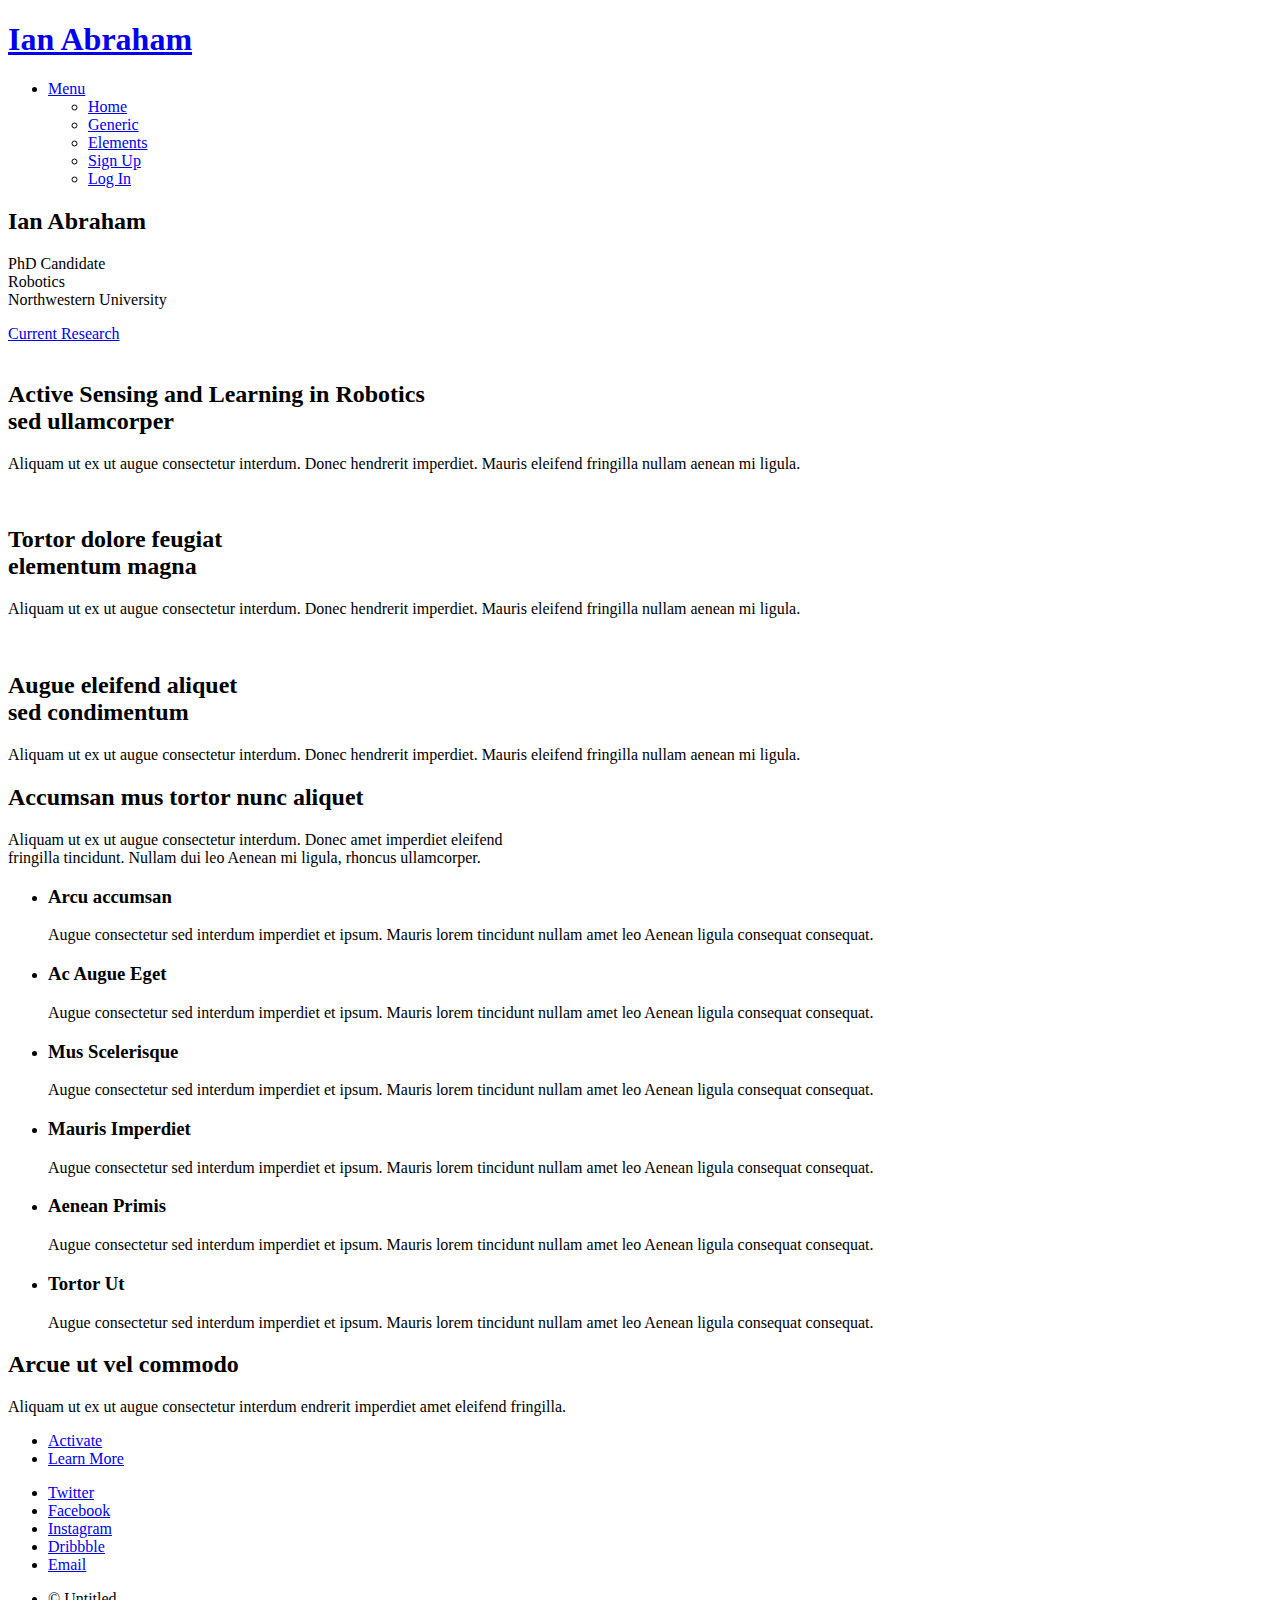
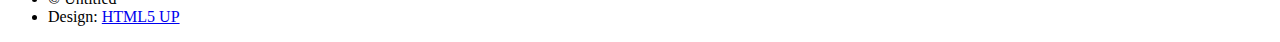
==== index.html @ 4070a235 "hmmm updated some of the projects" ====
<!DOCTYPE HTML>
<!--
	Spectral by HTML5 UP
	html5up.net | @ajlkn
	Free for personal and commercial use under the CCA 3.0 license (html5up.net/license)
-->
<html>
	<head>
		<title>Ian Abraham::Projects</title>
		<meta charset="utf-8" />
		<meta name="viewport" content="width=device-width, initial-scale=1" />
		<!--[if lte IE 8]><script src="assets/js/ie/html5shiv.js"></script><![endif]-->
		<link rel="stylesheet" href="assets/css/main.css" />
		<!--[if lte IE 8]><link rel="stylesheet" href="assets/css/ie8.css" /><![endif]-->
		<!--[if lte IE 9]><link rel="stylesheet" href="assets/css/ie9.css" /><![endif]-->
	</head>
	<body class="landing">

		<!-- Page Wrapper -->
			<div id="page-wrapper">

				<!-- Header -->
					<header id="header" class="alt">
						<h1><a href="index.html">Ian Abraham</a></h1>
						<nav id="nav">
							<ul>
								<li class="special">
									<a href="#menu" class="menuToggle"><span>Menu</span></a>
									<div id="menu">
										<ul>
											<li><a href="index.html">Home</a></li>
											<li><a href="generic.html">Generic</a></li>
											<li><a href="elements.html">Elements</a></li>
											<li><a href="#">Sign Up</a></li>
											<li><a href="#">Log In</a></li>
										</ul>
									</div>
								</li>
							</ul>
						</nav>
					</header>

				<!-- Banner -->
					<section id="banner">
						<div class="inner">
							<h2>Ian Abraham</h2>
							<p>PhD Candidate<br />
							Robotics<br />
							Northwestern University</p>
						</div>
						<a href="#one" class="more scrolly">Current Research</a>
					</section>

				<!-- One -->
					<!-- <section id="one" class="wrapper style1 special">
						<div class="inner">
							<header class="major">
								<h2>blahblahs<br />
								eget augue amet aliquet nisl cep donec</h2>
								<p>Aliquam ut ex ut augue consectetur interdum. Donec amet imperdiet eleifend<br />
								fringilla tincidunt. Nullam dui leo Aenean mi ligula, rhoncus ullamcorper.</p>
							</header>
							<ul class="icons major">
								<li><span class="icon fa-diamond major style1"><span class="label">Lorem</span></span></li>
								<li><span class="icon fa-heart-o major style2"><span class="label">Ipsum</span></span></li>
								<li><span class="icon fa-code major style3"><span class="label">Dolor</span></span></li>
							</ul>
						</div>
					</section> -->

				<!-- Two -->
					<section id="two" class="wrapper alt style2">
						<section class="spotlight">
							<div class="image"><img src="images/pic01.jpg" alt="" /></div><div class="content">
								<h2>Active Sensing and Learning in Robotics<br />
								sed ullamcorper</h2>
								<p>Aliquam ut ex ut augue consectetur interdum. Donec hendrerit imperdiet. Mauris eleifend fringilla nullam aenean mi ligula.</p>
							</div>
						</section>
						<section class="spotlight">
							<div class="image"><img src="images/pic02.jpg" alt="" /></div><div class="content">
								<h2>Tortor dolore feugiat<br />
								elementum magna</h2>
								<p>Aliquam ut ex ut augue consectetur interdum. Donec hendrerit imperdiet. Mauris eleifend fringilla nullam aenean mi ligula.</p>
							</div>
						</section>
						<section class="spotlight">
							<div class="image"><img src="images/pic03.jpg" alt="" /></div><div class="content">
								<h2>Augue eleifend aliquet<br />
								sed condimentum</h2>
								<p>Aliquam ut ex ut augue consectetur interdum. Donec hendrerit imperdiet. Mauris eleifend fringilla nullam aenean mi ligula.</p>
							</div>
						</section>
					</section>

				<!-- Three -->
					<section id="three" class="wrapper style3 special">
						<div class="inner">
							<header class="major">
								<h2>Accumsan mus tortor nunc aliquet</h2>
								<p>Aliquam ut ex ut augue consectetur interdum. Donec amet imperdiet eleifend<br />
								fringilla tincidunt. Nullam dui leo Aenean mi ligula, rhoncus ullamcorper.</p>
							</header>
							<ul class="features">
								<li class="icon fa-paper-plane-o">
									<h3>Arcu accumsan</h3>
									<p>Augue consectetur sed interdum imperdiet et ipsum. Mauris lorem tincidunt nullam amet leo Aenean ligula consequat consequat.</p>
								</li>
								<li class="icon fa-laptop">
									<h3>Ac Augue Eget</h3>
									<p>Augue consectetur sed interdum imperdiet et ipsum. Mauris lorem tincidunt nullam amet leo Aenean ligula consequat consequat.</p>
								</li>
								<li class="icon fa-code">
									<h3>Mus Scelerisque</h3>
									<p>Augue consectetur sed interdum imperdiet et ipsum. Mauris lorem tincidunt nullam amet leo Aenean ligula consequat consequat.</p>
								</li>
								<li class="icon fa-headphones">
									<h3>Mauris Imperdiet</h3>
									<p>Augue consectetur sed interdum imperdiet et ipsum. Mauris lorem tincidunt nullam amet leo Aenean ligula consequat consequat.</p>
								</li>
								<li class="icon fa-heart-o">
									<h3>Aenean Primis</h3>
									<p>Augue consectetur sed interdum imperdiet et ipsum. Mauris lorem tincidunt nullam amet leo Aenean ligula consequat consequat.</p>
								</li>
								<li class="icon fa-flag-o">
									<h3>Tortor Ut</h3>
									<p>Augue consectetur sed interdum imperdiet et ipsum. Mauris lorem tincidunt nullam amet leo Aenean ligula consequat consequat.</p>
								</li>
							</ul>
						</div>
					</section>

				<!-- CTA -->
					<section id="cta" class="wrapper style4">
						<div class="inner">
							<header>
								<h2>Arcue ut vel commodo</h2>
								<p>Aliquam ut ex ut augue consectetur interdum endrerit imperdiet amet eleifend fringilla.</p>
							</header>
							<ul class="actions vertical">
								<li><a href="#" class="button fit special">Activate</a></li>
								<li><a href="#" class="button fit">Learn More</a></li>
							</ul>
						</div>
					</section>

				<!-- Footer -->
					<footer id="footer">
						<ul class="icons">
							<li><a href="#" class="icon fa-twitter"><span class="label">Twitter</span></a></li>
							<li><a href="#" class="icon fa-facebook"><span class="label">Facebook</span></a></li>
							<li><a href="#" class="icon fa-instagram"><span class="label">Instagram</span></a></li>
							<li><a href="#" class="icon fa-dribbble"><span class="label">Dribbble</span></a></li>
							<li><a href="#" class="icon fa-envelope-o"><span class="label">Email</span></a></li>
						</ul>
						<ul class="copyright">
							<li>&copy; Untitled</li><li>Design: <a href="http://html5up.net">HTML5 UP</a></li>
						</ul>
					</footer>

			</div>

		<!-- Scripts -->
			<script src="assets/js/jquery.min.js"></script>
			<script src="assets/js/jquery.scrollex.min.js"></script>
			<script src="assets/js/jquery.scrolly.min.js"></script>
			<script src="assets/js/skel.min.js"></script>
			<script src="assets/js/util.js"></script>
			<!--[if lte IE 8]><script src="assets/js/ie/respond.min.js"></script><![endif]-->
			<script src="assets/js/main.js"></script>

	</body>
</html>
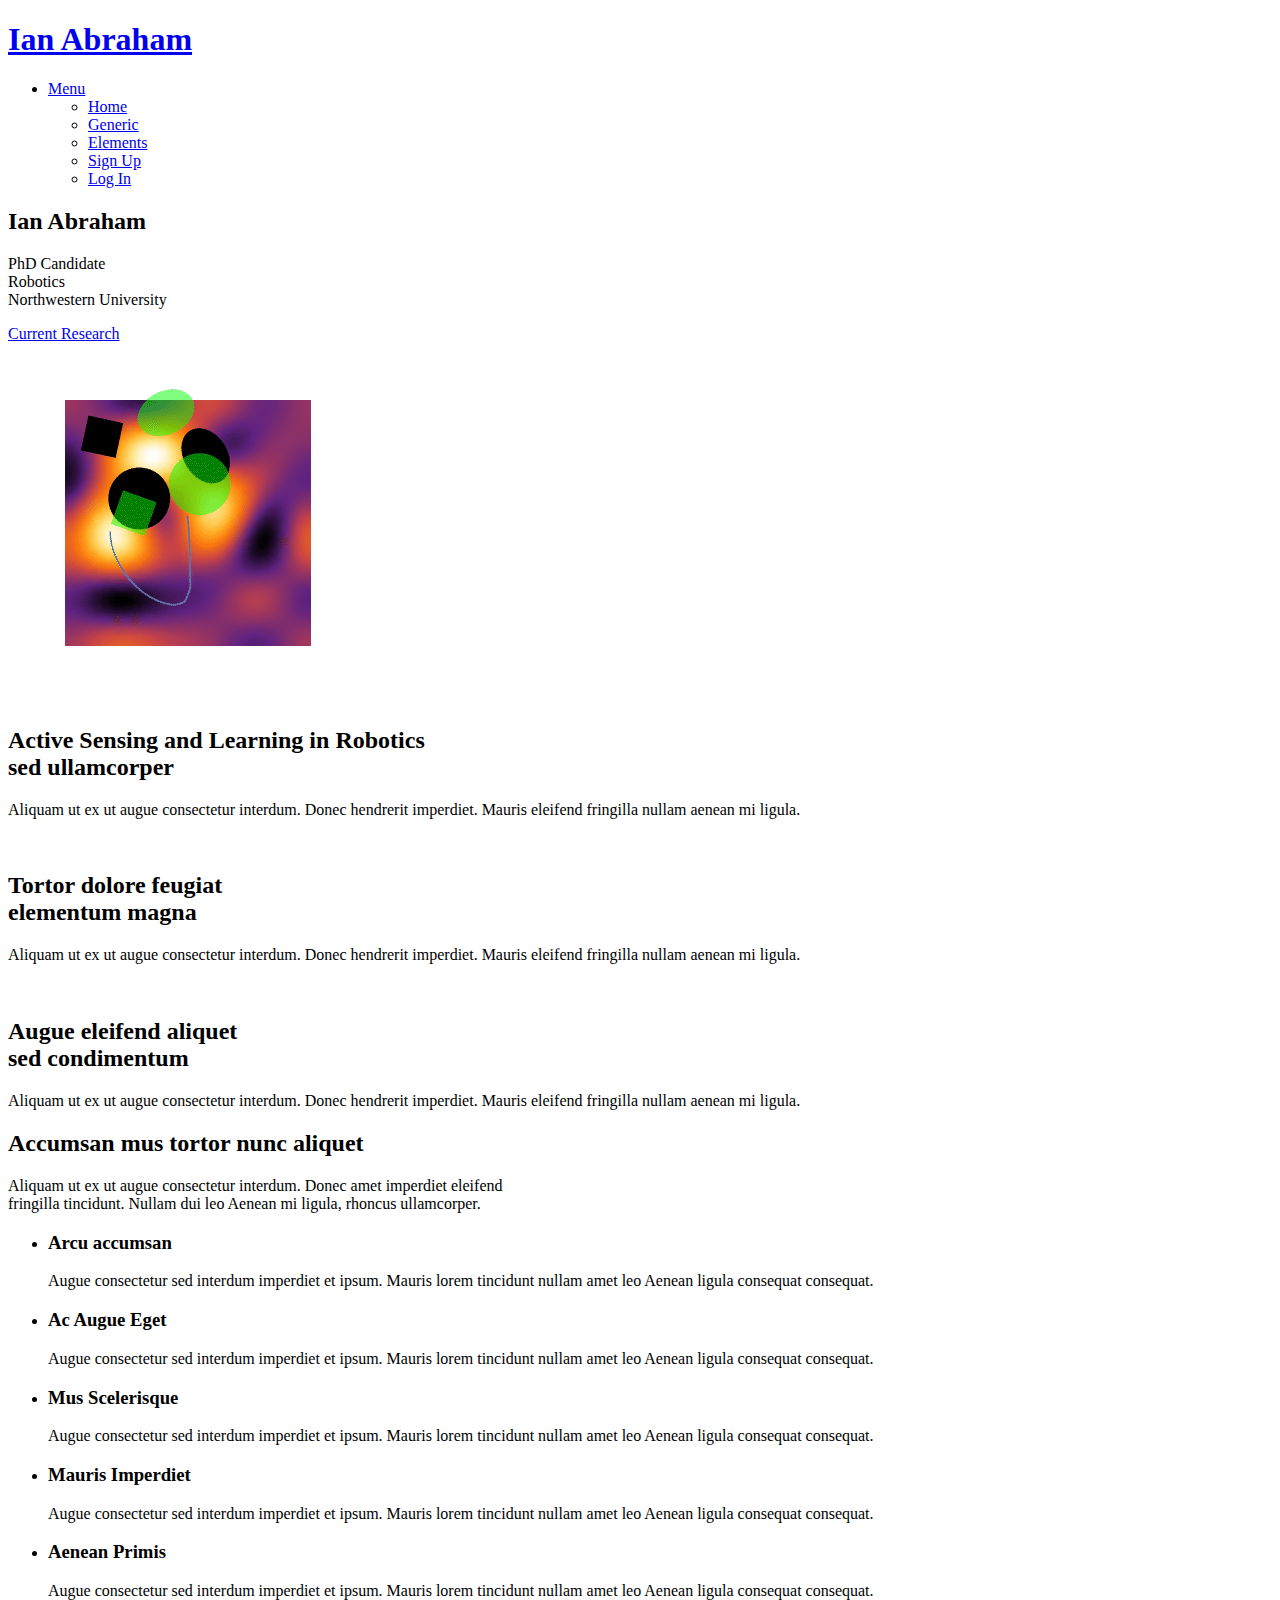
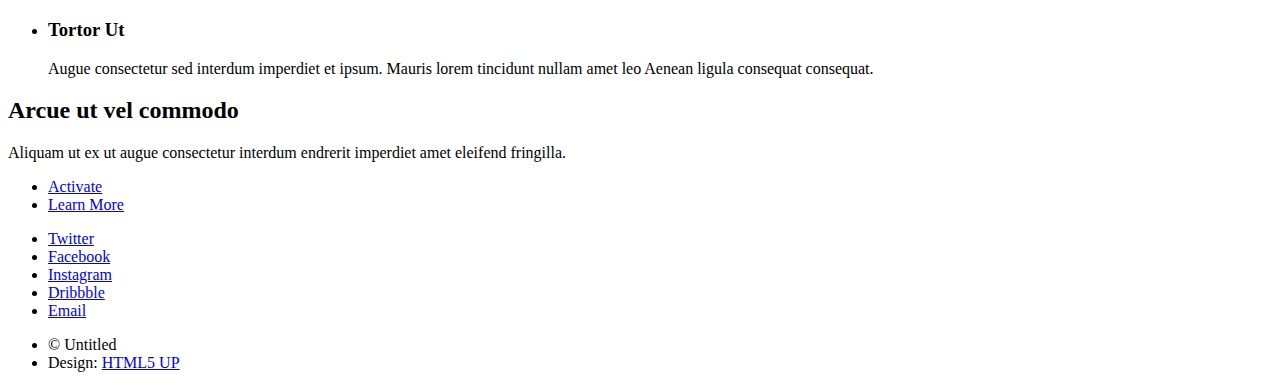
==== commit 35dfd90f: "does the gif work" ====
--- a/index.html
+++ b/index.html
@@ -71,7 +71,7 @@
 				<!-- Two -->
 					<section id="two" class="wrapper alt style2">
 						<section class="spotlight">
-							<div class="image"><img src="images/pic01.jpg" alt="" /></div><div class="content">
+							<div class="image"><img src="images/localization_of_objects.gif" alt="" /></div><div class="content">
 								<h2>Active Sensing and Learning in Robotics<br />
 								sed ullamcorper</h2>
 								<p>Aliquam ut ex ut augue consectetur interdum. Donec hendrerit imperdiet. Mauris eleifend fringilla nullam aenean mi ligula.</p>
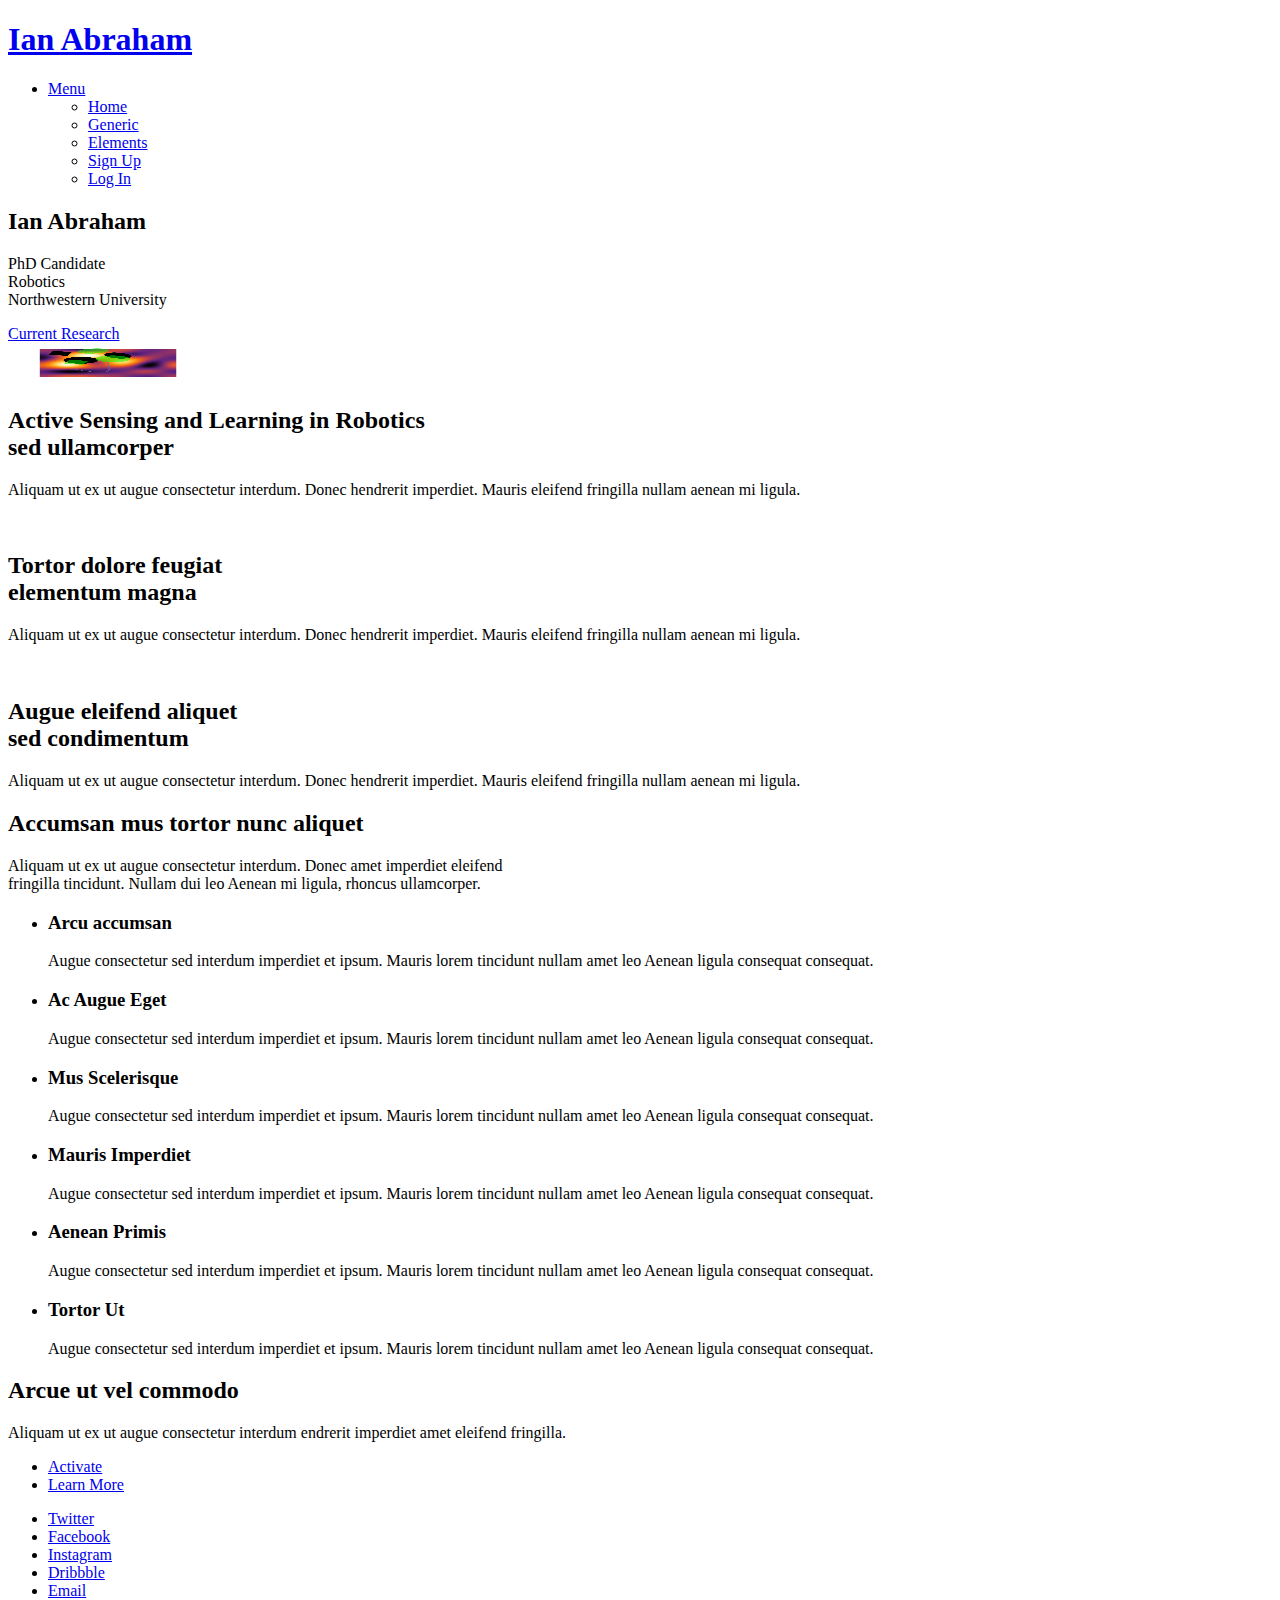
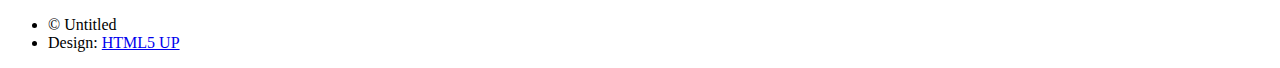
==== commit a7581686: "does the gif work" ====
--- a/index.html
+++ b/index.html
@@ -71,7 +71,7 @@
 				<!-- Two -->
 					<section id="two" class="wrapper alt style2">
 						<section class="spotlight">
-							<div class="image"><img src="images/localization_of_objects.gif" alt="" /></div><div class="content">
+							<div class="image"><img src="images/localization_of_objects.gif" width="200" height="40" alt="" /></div><div class="content">
 								<h2>Active Sensing and Learning in Robotics<br />
 								sed ullamcorper</h2>
 								<p>Aliquam ut ex ut augue consectetur interdum. Donec hendrerit imperdiet. Mauris eleifend fringilla nullam aenean mi ligula.</p>
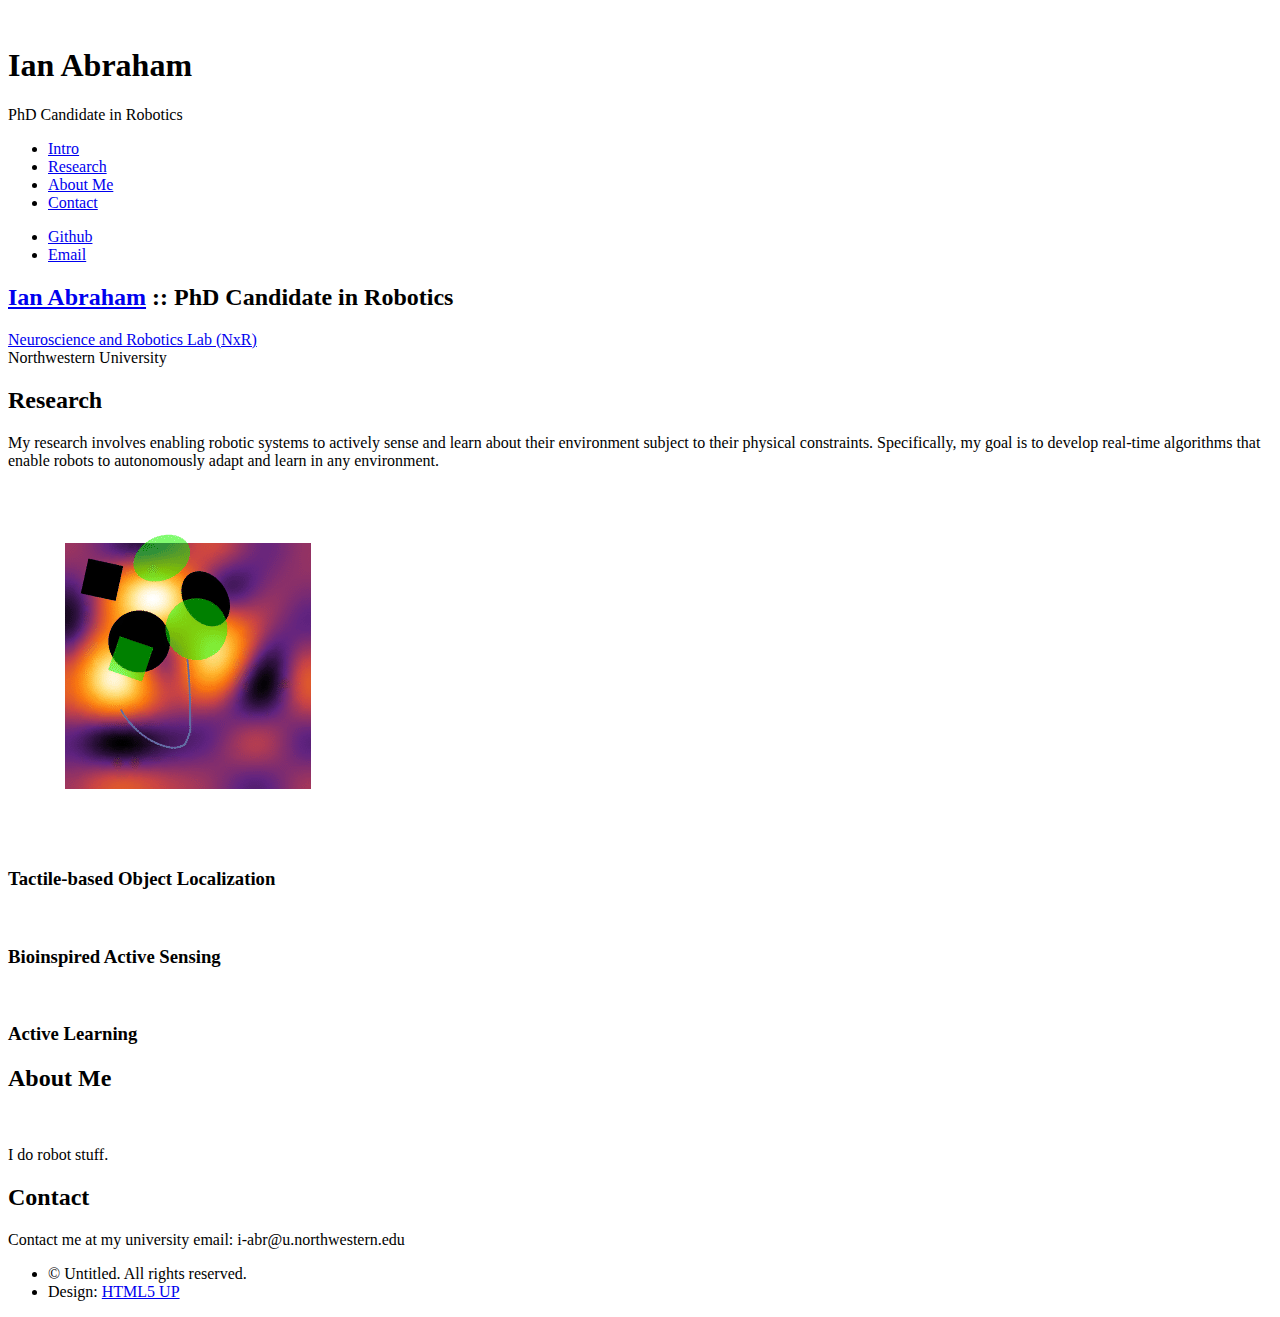
==== commit 7d5e3fff: "lets see how the active learning looks" ====
--- a/index.html
+++ b/index.html
@@ -1,12 +1,12 @@
 <!DOCTYPE HTML>
 <!--
-	Spectral by HTML5 UP
+	Prologue by HTML5 UP
 	html5up.net | @ajlkn
 	Free for personal and commercial use under the CCA 3.0 license (html5up.net/license)
 -->
 <html>
 	<head>
-		<title>Ian Abraham::Projects</title>
+		<title>Ian Abraham :: PhD Candidate</title>
 		<meta charset="utf-8" />
 		<meta name="viewport" content="width=device-width, initial-scale=1" />
 		<!--[if lte IE 8]><script src="assets/js/ie/html5shiv.js"></script><![endif]-->
@@ -14,156 +14,223 @@
 		<!--[if lte IE 8]><link rel="stylesheet" href="assets/css/ie8.css" /><![endif]-->
 		<!--[if lte IE 9]><link rel="stylesheet" href="assets/css/ie9.css" /><![endif]-->
 	</head>
-	<body class="landing">
-
-		<!-- Page Wrapper -->
-			<div id="page-wrapper">
-
-				<!-- Header -->
-					<header id="header" class="alt">
-						<h1><a href="index.html">Ian Abraham</a></h1>
+	<body>
+
+		<!-- Header -->
+			<div id="header">
+
+				<div class="top">
+
+					<!-- Logo -->
+						<div id="logo">
+							<span class="image avatar48"><img src="images/avatar.jpg" alt="" /></span>
+							<h1 id="title">Ian Abraham</h1>
+							<p>PhD Candidate in Robotics</p>
+						</div>
+
+					<!-- Nav -->
 						<nav id="nav">
+							<!--
+
+								Prologue's nav expects links in one of two formats:
+
+								1. Hash link (scrolls to a different section within the page)
+
+								   <li><a href="#foobar" id="foobar-link" class="icon fa-whatever-icon-you-want skel-layers-ignoreHref"><span class="label">Foobar</span></a></li>
+
+								2. Standard link (sends the user to another page/site)
+
+								   <li><a href="http://foobar.tld" id="foobar-link" class="icon fa-whatever-icon-you-want"><span class="label">Foobar</span></a></li>
+
+							-->
 							<ul>
-								<li class="special">
-									<a href="#menu" class="menuToggle"><span>Menu</span></a>
-									<div id="menu">
-										<ul>
-											<li><a href="index.html">Home</a></li>
-											<li><a href="generic.html">Generic</a></li>
-											<li><a href="elements.html">Elements</a></li>
-											<li><a href="#">Sign Up</a></li>
-											<li><a href="#">Log In</a></li>
-										</ul>
-									</div>
-								</li>
+								<li><a href="#top" id="top-link" class="skel-layers-ignoreHref"><span class="icon fa-home">Intro</span></a></li>
+								<li><a href="#portfolio" id="portfolio-link" class="skel-layers-ignoreHref"><span class="icon fa-th">Research</span></a></li>
+								<li><a href="#about" id="about-link" class="skel-layers-ignoreHref"><span class="icon fa-user">About Me</span></a></li>
+								<li><a href="#contact" id="contact-link" class="skel-layers-ignoreHref"><span class="icon fa-envelope">Contact</span></a></li>
 							</ul>
 						</nav>
-					</header>
-
-				<!-- Banner -->
-					<section id="banner">
-						<div class="inner">
-							<h2>Ian Abraham</h2>
-							<p>PhD Candidate<br />
-							Robotics<br />
-							Northwestern University</p>
-						</div>
-						<a href="#one" class="more scrolly">Current Research</a>
-					</section>
-
-				<!-- One -->
-					<!-- <section id="one" class="wrapper style1 special">
-						<div class="inner">
-							<header class="major">
-								<h2>blahblahs<br />
-								eget augue amet aliquet nisl cep donec</h2>
-								<p>Aliquam ut ex ut augue consectetur interdum. Donec amet imperdiet eleifend<br />
-								fringilla tincidunt. Nullam dui leo Aenean mi ligula, rhoncus ullamcorper.</p>
-							</header>
-							<ul class="icons major">
-								<li><span class="icon fa-diamond major style1"><span class="label">Lorem</span></span></li>
-								<li><span class="icon fa-heart-o major style2"><span class="label">Ipsum</span></span></li>
-								<li><span class="icon fa-code major style3"><span class="label">Dolor</span></span></li>
-							</ul>
-						</div>
-					</section> -->
-
-				<!-- Two -->
-					<section id="two" class="wrapper alt style2">
-						<section class="spotlight">
-							<div class="image"><img src="images/localization_of_objects.gif" width="200" height="40" alt="" /></div><div class="content">
-								<h2>Active Sensing and Learning in Robotics<br />
-								sed ullamcorper</h2>
-								<p>Aliquam ut ex ut augue consectetur interdum. Donec hendrerit imperdiet. Mauris eleifend fringilla nullam aenean mi ligula.</p>
+
+				</div>
+
+				<div class="bottom">
+
+					<!-- Social Icons -->
+						<ul class="icons">
+							<!-- <li><a href="#" class="icon fa-twitter"><span class="label">Twitter</span></a></li> -->
+							<!-- <li><a href="#" class="icon fa-facebook"><span class="label">Facebook</span></a></li> -->
+							<li><a href="#" class="icon fa-github"><span class="label">Github</span></a></li>
+							<!-- <li><a href="#" class="icon fa-dribbble"><span class="label">Dribbble</span></a></li> -->
+							<li><a href="i-abr@u.northwestern.edu" class="icon fa-envelope"><span class="label">Email</span></a></li>
+						</ul>
+
+				</div>
+
+			</div>
+
+		<!-- Main -->
+			<div id="main">
+
+				<!-- Intro -->
+					<section id="top" class="one dark cover">
+						<div class="container">
+
+							<header>
+								<h2 class="alt"> <a href="https://www.w3schools.com/html/">Ian Abraham</a> :: PhD Candidate in Robotics</h2>
+								<p> <a href="https://www.w3schools.com/html/">Neuroscience and Robotics Lab (NxR)</a><br />
+								Northwestern University</p>
+							</header>
+
+							<!-- <footer>
+								<a href="#portfolio" class="button scrolly">Magna Aliquam</a>
+							</footer> -->
+
+						</div>
+					</section>
+
+				<!-- Portfolio -->
+					<section id="portfolio" class="two">
+						<div class="container">
+
+							<header>
+								<h2>Research</h2>
+							</header>
+
+							<p>My research involves enabling robotic systems to actively sense and learn about their environment subject to their physical constraints. Specifically, my goal is to develop real-time algorithms that enable robots to autonomously adapt and learn in any environment.</p>
+
+							<div class="row">
+								<div class="4u 12u$(mobile)">
+									<article class="item">
+										<a href="#" class="image"><img src="images/localization_of_objects.gif" alt="" /></a>
+										<header>
+											<h3>Tactile-based Object Localization</h3>
+										</header>
+									</article>
+									<!-- <article class="item">
+										<a href="#" class="image"><img src="images/rat_whisking.gif" alt="" /></a>
+										<header>
+											<h3>Rhoncus Semper</h3>
+										</header>
+									</article> -->
+								</div>
+								<div class="4u 12u$(mobile)">
+									<article class="item">
+										<a href="#" class="image"><img src="images/rat_whisking.gif" alt="" /></a>
+										<header>
+											<h3>Bioinspired Active Sensing</h3>
+										</header>
+									</article>
+									<!-- <article class="item">
+										<a href="#" class="image fit"><img src="images/pic05.jpg" alt="" /></a>
+										<header>
+											<h3>Natoque Vitae</h3>
+										</header>
+									</article>
+								</div>
+								<div class="4u$ 12u$(mobile)">
+									<article class="item">
+										<a href="#" class="image fit"><img src="images/pic06.jpg" alt="" /></a>
+										<header>
+											<h3>Dolor Penatibus</h3>
+										</header>
+									</article> -->
+									<!-- <article class="item">
+										<a href="#" class="image fit"><img src="images/pic07.jpg" alt="" /></a>
+										<header>
+											<h3>Orci Convallis</h3>
+										</header>
+									</article> -->
+								</div>
+                                <div class="4u 12u$(mobile)">
+                                    <article class="item">
+                                        <a href="#" class="image"><img src="images/robot_learning.gif" alt="" /></a>
+                                        <header>
+                                            <h3>Active Learning</h3>
+                                        </header>
+                                    </article>
+                                    <!-- <article class="item">
+                                        <a href="#" class="image fit"><img src="images/pic05.jpg" alt="" /></a>
+                                        <header>
+                                            <h3>Natoque Vitae</h3>
+                                        </header>
+                                    </article>
+                                </div>
+                                <div class="4u$ 12u$(mobile)">
+                                    <article class="item">
+                                        <a href="#" class="image fit"><img src="images/pic06.jpg" alt="" /></a>
+                                        <header>
+                                            <h3>Dolor Penatibus</h3>
+                                        </header>
+                                    </article> -->
+                                    <!-- <article class="item">
+                                        <a href="#" class="image fit"><img src="images/pic07.jpg" alt="" /></a>
+                                        <header>
+                                            <h3>Orci Convallis</h3>
+                                        </header>
+                                    </article> -->
+                                </div>
 							</div>
-						</section>
-						<section class="spotlight">
-							<div class="image"><img src="images/pic02.jpg" alt="" /></div><div class="content">
-								<h2>Tortor dolore feugiat<br />
-								elementum magna</h2>
-								<p>Aliquam ut ex ut augue consectetur interdum. Donec hendrerit imperdiet. Mauris eleifend fringilla nullam aenean mi ligula.</p>
-							</div>
-						</section>
-						<section class="spotlight">
-							<div class="image"><img src="images/pic03.jpg" alt="" /></div><div class="content">
-								<h2>Augue eleifend aliquet<br />
-								sed condimentum</h2>
-								<p>Aliquam ut ex ut augue consectetur interdum. Donec hendrerit imperdiet. Mauris eleifend fringilla nullam aenean mi ligula.</p>
-							</div>
-						</section>
-					</section>
-
-				<!-- Three -->
-					<section id="three" class="wrapper style3 special">
-						<div class="inner">
-							<header class="major">
-								<h2>Accumsan mus tortor nunc aliquet</h2>
-								<p>Aliquam ut ex ut augue consectetur interdum. Donec amet imperdiet eleifend<br />
-								fringilla tincidunt. Nullam dui leo Aenean mi ligula, rhoncus ullamcorper.</p>
-							</header>
-							<ul class="features">
-								<li class="icon fa-paper-plane-o">
-									<h3>Arcu accumsan</h3>
-									<p>Augue consectetur sed interdum imperdiet et ipsum. Mauris lorem tincidunt nullam amet leo Aenean ligula consequat consequat.</p>
-								</li>
-								<li class="icon fa-laptop">
-									<h3>Ac Augue Eget</h3>
-									<p>Augue consectetur sed interdum imperdiet et ipsum. Mauris lorem tincidunt nullam amet leo Aenean ligula consequat consequat.</p>
-								</li>
-								<li class="icon fa-code">
-									<h3>Mus Scelerisque</h3>
-									<p>Augue consectetur sed interdum imperdiet et ipsum. Mauris lorem tincidunt nullam amet leo Aenean ligula consequat consequat.</p>
-								</li>
-								<li class="icon fa-headphones">
-									<h3>Mauris Imperdiet</h3>
-									<p>Augue consectetur sed interdum imperdiet et ipsum. Mauris lorem tincidunt nullam amet leo Aenean ligula consequat consequat.</p>
-								</li>
-								<li class="icon fa-heart-o">
-									<h3>Aenean Primis</h3>
-									<p>Augue consectetur sed interdum imperdiet et ipsum. Mauris lorem tincidunt nullam amet leo Aenean ligula consequat consequat.</p>
-								</li>
-								<li class="icon fa-flag-o">
-									<h3>Tortor Ut</h3>
-									<p>Augue consectetur sed interdum imperdiet et ipsum. Mauris lorem tincidunt nullam amet leo Aenean ligula consequat consequat.</p>
-								</li>
-							</ul>
-						</div>
-					</section>
-
-				<!-- CTA -->
-					<section id="cta" class="wrapper style4">
-						<div class="inner">
-							<header>
-								<h2>Arcue ut vel commodo</h2>
-								<p>Aliquam ut ex ut augue consectetur interdum endrerit imperdiet amet eleifend fringilla.</p>
-							</header>
-							<ul class="actions vertical">
-								<li><a href="#" class="button fit special">Activate</a></li>
-								<li><a href="#" class="button fit">Learn More</a></li>
-							</ul>
-						</div>
-					</section>
-
-				<!-- Footer -->
-					<footer id="footer">
-						<ul class="icons">
-							<li><a href="#" class="icon fa-twitter"><span class="label">Twitter</span></a></li>
-							<li><a href="#" class="icon fa-facebook"><span class="label">Facebook</span></a></li>
-							<li><a href="#" class="icon fa-instagram"><span class="label">Instagram</span></a></li>
-							<li><a href="#" class="icon fa-dribbble"><span class="label">Dribbble</span></a></li>
-							<li><a href="#" class="icon fa-envelope-o"><span class="label">Email</span></a></li>
-						</ul>
-						<ul class="copyright">
-							<li>&copy; Untitled</li><li>Design: <a href="http://html5up.net">HTML5 UP</a></li>
-						</ul>
-					</footer>
+
+						</div>
+					</section>
+
+				<!-- About Me -->
+					<section id="about" class="three">
+						<div class="container">
+
+							<header>
+								<h2>About Me</h2>
+							</header>
+
+							<a href="#" class="image featured"><img src="images/pic08.jpg" alt="" /></a>
+
+							<p>I do robot stuff.</p>
+
+						</div>
+					</section>
+
+				<!-- Contact -->
+					<section id="contact" class="four">
+						<div class="container">
+
+							<header>
+								<h2>Contact</h2>
+							</header>
+
+							<p>Contact me at my university email: i-abr@u.northwestern.edu</p>
+
+							<!-- <form method="post" action="#">
+								<div class="row">
+									<div class="6u 12u$(mobile)"><input type="text" name="name" placeholder="Name" /></div>
+									<div class="6u$ 12u$(mobile)"><input type="text" name="email" placeholder="Email" /></div>
+									<div class="12u$">
+										<textarea name="message" placeholder="Message"></textarea>
+									</div>
+									<div class="12u$">
+										<input type="submit" value="Send Message" />
+									</div>
+								</div>
+							</form> -->
+
+						</div>
+					</section>
+
+			</div>
+
+		<!-- Footer -->
+			<div id="footer">
+
+				<!-- Copyright -->
+					<ul class="copyright">
+						<li>&copy; Untitled. All rights reserved.</li><li>Design: <a href="http://html5up.net">HTML5 UP</a></li>
+					</ul>
 
 			</div>
 
 		<!-- Scripts -->
 			<script src="assets/js/jquery.min.js"></script>
-			<script src="assets/js/jquery.scrollex.min.js"></script>
 			<script src="assets/js/jquery.scrolly.min.js"></script>
+			<script src="assets/js/jquery.scrollzer.min.js"></script>
 			<script src="assets/js/skel.min.js"></script>
 			<script src="assets/js/util.js"></script>
 			<!--[if lte IE 8]><script src="assets/js/ie/respond.min.js"></script><![endif]-->
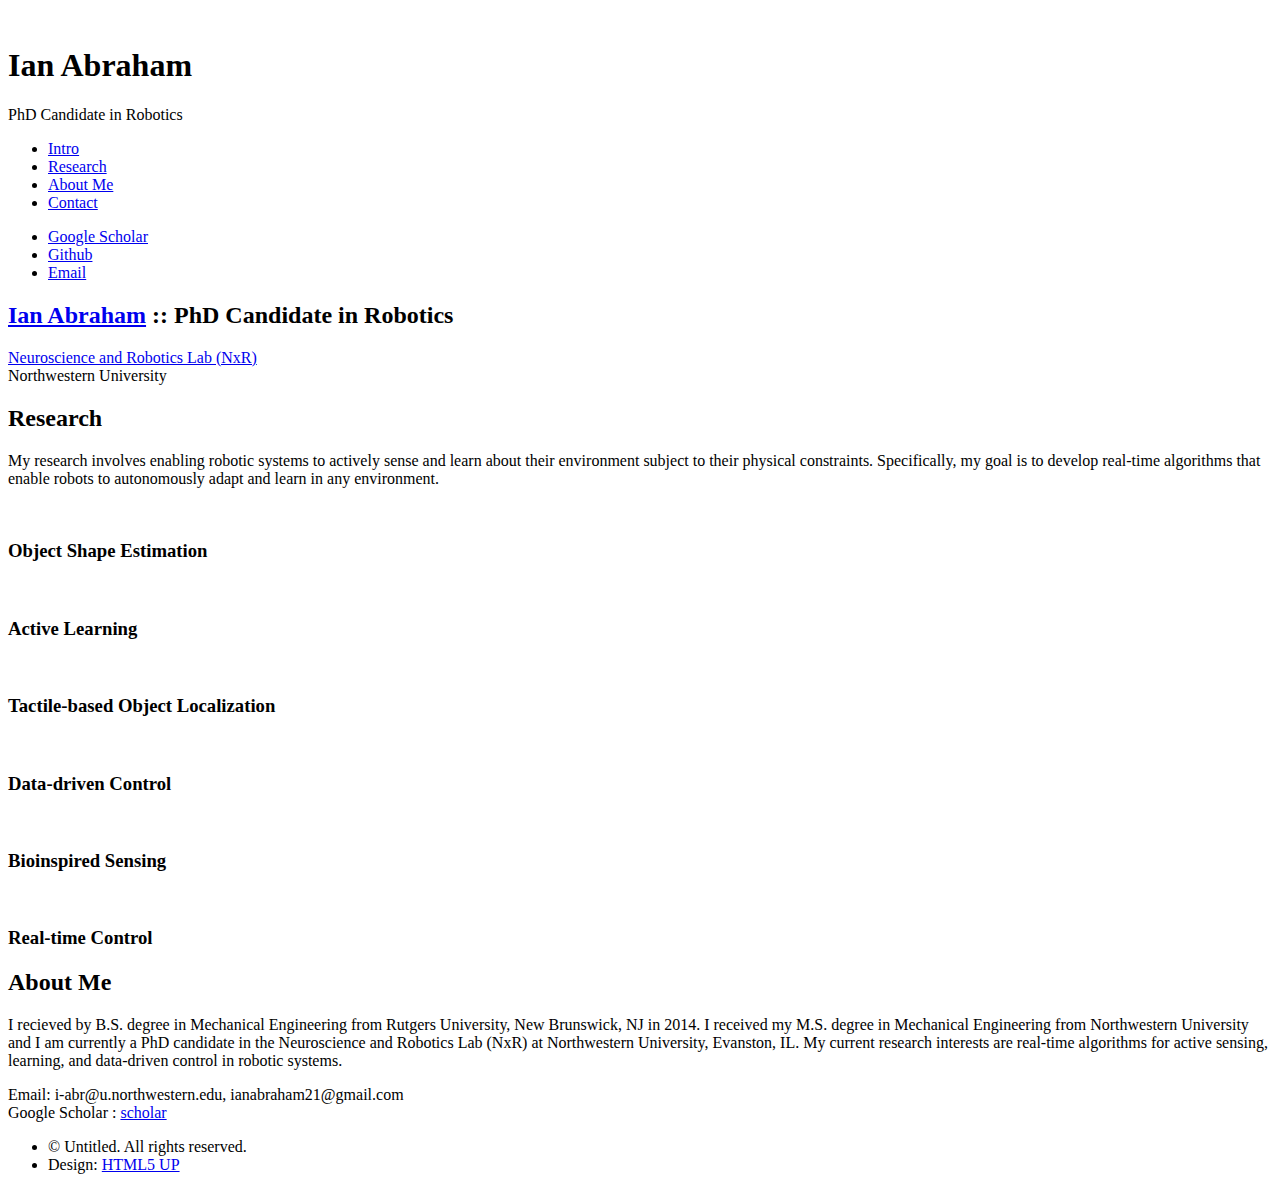
==== commit 2074d3e8: "updated a capitol letter" ====
--- a/index.html
+++ b/index.html
@@ -23,7 +23,7 @@
 
 					<!-- Logo -->
 						<div id="logo">
-							<span class="image avatar48"><img src="images/avatar.jpg" alt="" /></span>
+							<span class="image avatar48"><img src="images/rat_whisking.gif" alt="" /></span>
 							<h1 id="title">Ian Abraham</h1>
 							<p>PhD Candidate in Robotics</p>
 						</div>
@@ -59,6 +59,7 @@
 						<ul class="icons">
 							<!-- <li><a href="#" class="icon fa-twitter"><span class="label">Twitter</span></a></li> -->
 							<!-- <li><a href="#" class="icon fa-facebook"><span class="label">Facebook</span></a></li> -->
+                            <li><a href="https://scholar.google.com/citations?user=URUPd4sAAAAJ&hl=en" class="icon fa-book"><span class="label">Google Scholar</span></a></li>
 							<li><a href="#" class="icon fa-github"><span class="label">Github</span></a></li>
 							<!-- <li><a href="#" class="icon fa-dribbble"><span class="label">Dribbble</span></a></li> -->
 							<li><a href="i-abr@u.northwestern.edu" class="icon fa-envelope"><span class="label">Email</span></a></li>
@@ -76,8 +77,8 @@
 						<div class="container">
 
 							<header>
-								<h2 class="alt"> <a href="https://www.w3schools.com/html/">Ian Abraham</a> :: PhD Candidate in Robotics</h2>
-								<p> <a href="https://www.w3schools.com/html/">Neuroscience and Robotics Lab (NxR)</a><br />
+								<h2 class="alt"> <a href="https://nxr.northwestern.edu/people/ian-abraham">Ian Abraham</a> :: PhD Candidate in Robotics</h2>
+								<p> <a href="http://nxr.northwestern.edu/">Neuroscience and Robotics Lab (NxR)</a><br />
 								Northwestern University</p>
 							</header>
 
@@ -101,74 +102,46 @@
 							<div class="row">
 								<div class="4u 12u$(mobile)">
 									<article class="item">
-										<a href="#" class="image"><img src="images/localization_of_objects.gif" alt="" /></a>
+										<a href="#" class="image"><img src="images/shape_estimation.gif" alt="" /></a>
 										<header>
-											<h3>Tactile-based Object Localization</h3>
+											<h3>Object Shape Estimation</h3>
 										</header>
 									</article>
-									<!-- <article class="item">
-										<a href="#" class="image"><img src="images/rat_whisking.gif" alt="" /></a>
+                                <article class="item">
+                                    <a href="#" class="image"><img src="images/robot_learning.gif" alt="" /></a>
+                                    <header>
+                                        <h3>Active Learning</h3>
+                                    </header>
+                                </article>
+                                </div>
+								<div class="4u 12u$(mobile)">
+                                    <article class="item">
+                                        <a href="#" class="image"><img src="images/localization_of_objects2.gif" alt="" /></a>
+                                        <header>
+                                            <h3>Tactile-based Object Localization</h3>
+                                        </header>
+                                    </article>
+									<article class="item">
+										<a href="#" class="image fit"><img src="images/active_recovery.gif" alt="" /></a>
 										<header>
-											<h3>Rhoncus Semper</h3>
-										</header>
-									</article> -->
-								</div>
-								<div class="4u 12u$(mobile)">
-									<article class="item">
-										<a href="#" class="image"><img src="images/rat_whisking.gif" alt="" /></a>
-										<header>
-											<h3>Bioinspired Active Sensing</h3>
-										</header>
-									</article>
-									<!-- <article class="item">
-										<a href="#" class="image fit"><img src="images/pic05.jpg" alt="" /></a>
-										<header>
-											<h3>Natoque Vitae</h3>
+											<h3>Data-driven Control</h3>
 										</header>
 									</article>
 								</div>
-								<div class="4u$ 12u$(mobile)">
-									<article class="item">
-										<a href="#" class="image fit"><img src="images/pic06.jpg" alt="" /></a>
-										<header>
-											<h3>Dolor Penatibus</h3>
-										</header>
-									</article> -->
-									<!-- <article class="item">
-										<a href="#" class="image fit"><img src="images/pic07.jpg" alt="" /></a>
-										<header>
-											<h3>Orci Convallis</h3>
-										</header>
-									</article> -->
-								</div>
                                 <div class="4u 12u$(mobile)">
                                     <article class="item">
-                                        <a href="#" class="image"><img src="images/robot_learning.gif" alt="" /></a>
+                                        <a href="research1.html" class="image"><img src="images/rat_whisking.gif" alt="" /></a>
                                         <header>
-                                            <h3>Active Learning</h3>
+                                            <h3>Bioinspired Sensing</h3>
                                         </header>
                                     </article>
-                                    <!-- <article class="item">
-                                        <a href="#" class="image fit"><img src="images/pic05.jpg" alt="" /></a>
+                                    <article class="item">
+                                        <a href="#" class="image fit"><img src="images/realtime_control.gif" alt="" /></a>
                                         <header>
-                                            <h3>Natoque Vitae</h3>
+                                            <h3>Real-time Control</h3>
                                         </header>
                                     </article>
                                 </div>
-                                <div class="4u$ 12u$(mobile)">
-                                    <article class="item">
-                                        <a href="#" class="image fit"><img src="images/pic06.jpg" alt="" /></a>
-                                        <header>
-                                            <h3>Dolor Penatibus</h3>
-                                        </header>
-                                    </article> -->
-                                    <!-- <article class="item">
-                                        <a href="#" class="image fit"><img src="images/pic07.jpg" alt="" /></a>
-                                        <header>
-                                            <h3>Orci Convallis</h3>
-                                        </header>
-                                    </article> -->
-                                </div>
 							</div>
 
 						</div>
@@ -182,9 +155,9 @@
 								<h2>About Me</h2>
 							</header>
 
-							<a href="#" class="image featured"><img src="images/pic08.jpg" alt="" /></a>
-
-							<p>I do robot stuff.</p>
+							<!-- <a href="#" class="image featured"><img src="images/pic08.jpg" alt="" /></a> -->
+
+							<p>I recieved by B.S. degree in Mechanical Engineering from Rutgers University, New Brunswick, NJ in 2014. I received my M.S. degree in Mechanical Engineering from Northwestern University and I am currently a PhD candidate in the Neuroscience and Robotics Lab (NxR) at Northwestern University, Evanston, IL. My current research interests are real-time algorithms for active sensing, learning, and data-driven control in robotic systems.</p>
 
 						</div>
 					</section>
@@ -193,11 +166,13 @@
 					<section id="contact" class="four">
 						<div class="container">
 
-							<header>
+							<!-- <header>
 								<h2>Contact</h2>
-							</header>
-
-							<p>Contact me at my university email: i-abr@u.northwestern.edu</p>
+							</header> -->
+
+							<p>Email: i-abr@u.northwestern.edu, ianabraham21@gmail.com <br />
+                            Google Scholar : <a href="https://scholar.google.com/citations?user=URUPd4sAAAAJ&hl=en">scholar</a>
+                            </p>
 
 							<!-- <form method="post" action="#">
 								<div class="row">
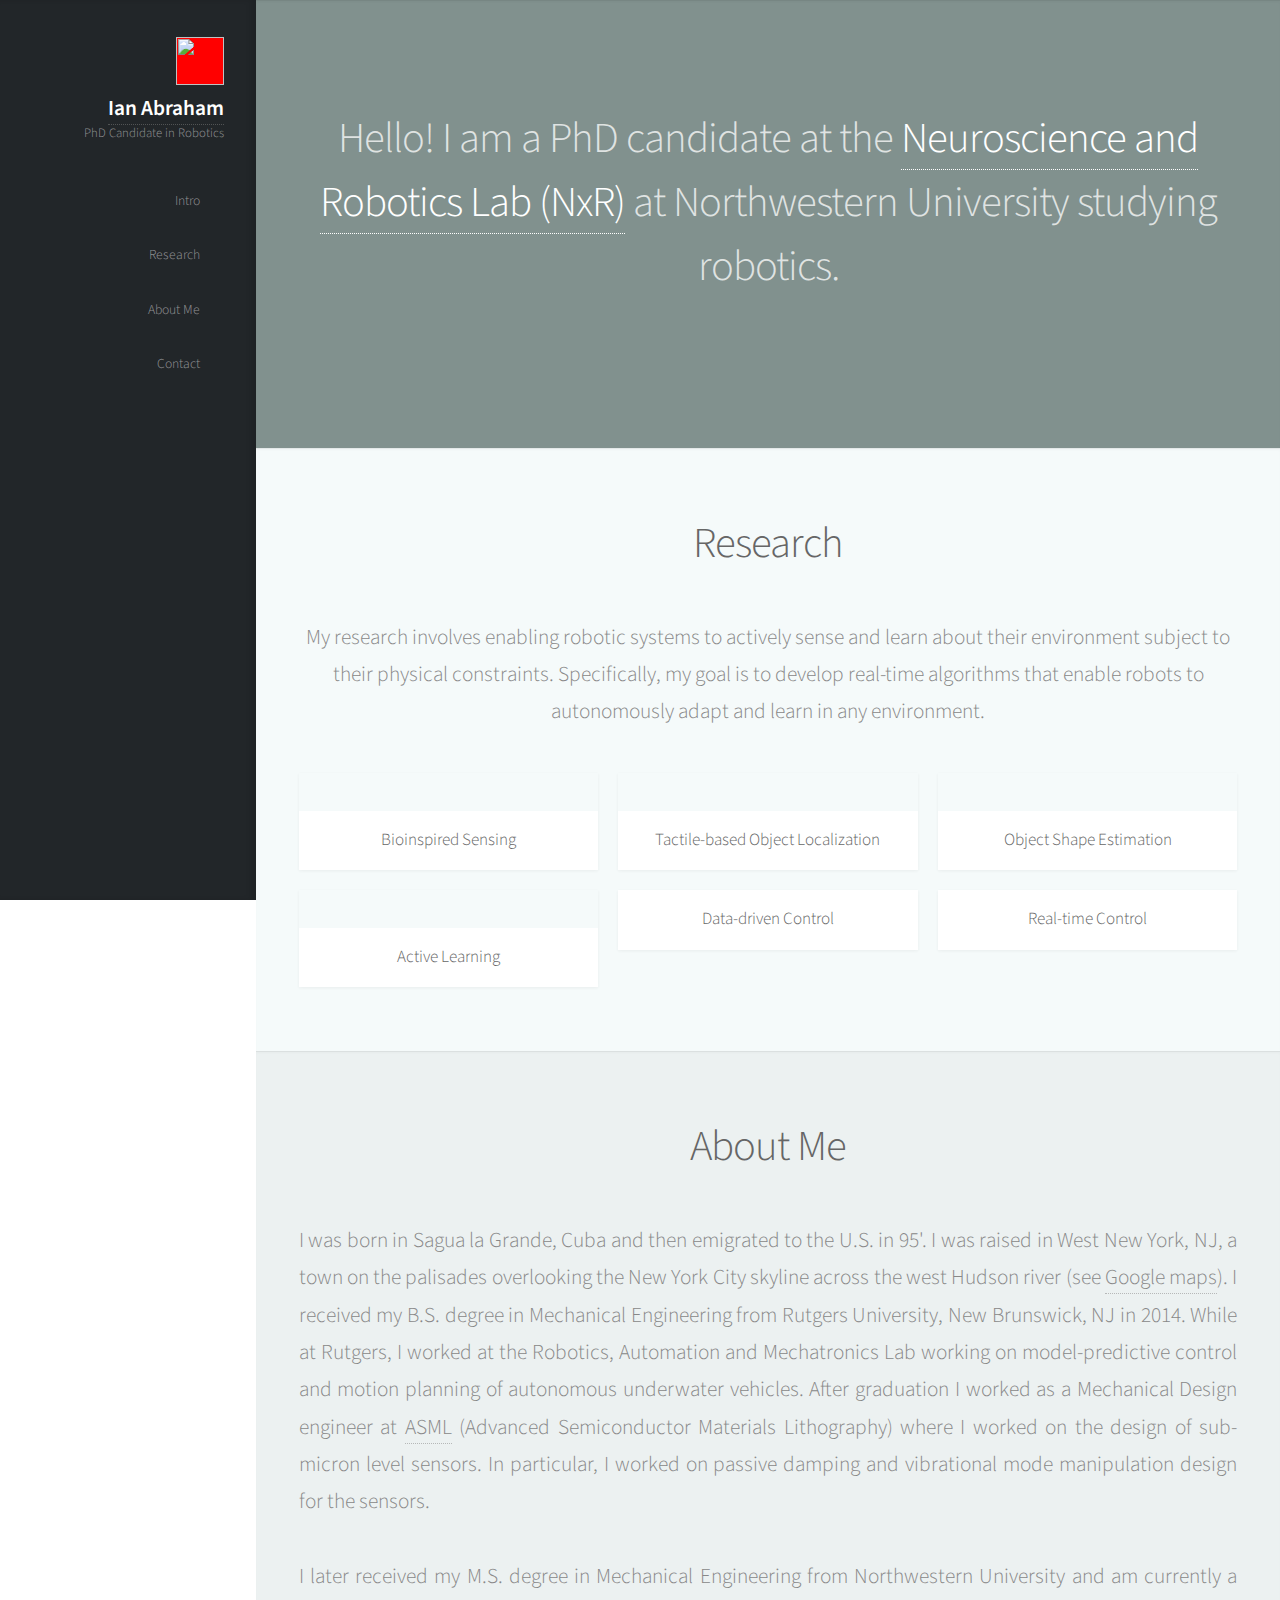
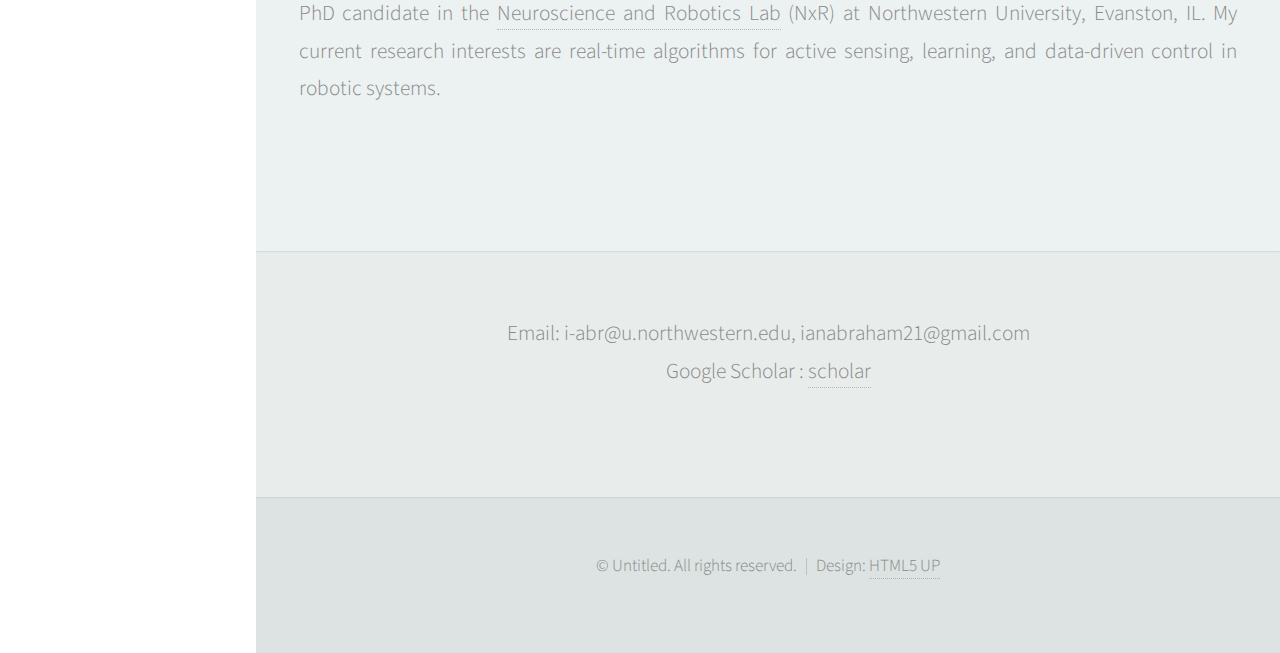
==== commit 5454894c: "okay" ====
--- a/index.html
+++ b/index.html
@@ -24,7 +24,7 @@
 					<!-- Logo -->
 						<div id="logo">
 							<span class="image avatar48"><img src="images/rat_whisking.gif" alt="" /></span>
-							<h1 id="title">Ian Abraham</h1>
+							<h1 id="title"><a href="https://nxr.northwestern.edu/people/ian-abraham">Ian Abraham</a></h1>
 							<p>PhD Candidate in Robotics</p>
 						</div>
 
@@ -60,7 +60,7 @@
 							<!-- <li><a href="#" class="icon fa-twitter"><span class="label">Twitter</span></a></li> -->
 							<!-- <li><a href="#" class="icon fa-facebook"><span class="label">Facebook</span></a></li> -->
                             <li><a href="https://scholar.google.com/citations?user=URUPd4sAAAAJ&hl=en" class="icon fa-book"><span class="label">Google Scholar</span></a></li>
-							<li><a href="#" class="icon fa-github"><span class="label">Github</span></a></li>
+							<li><a href="https://github.com/ianabraham21" class="icon fa-github"><span class="label">Github</span></a></li>
 							<!-- <li><a href="#" class="icon fa-dribbble"><span class="label">Dribbble</span></a></li> -->
 							<li><a href="i-abr@u.northwestern.edu" class="icon fa-envelope"><span class="label">Email</span></a></li>
 						</ul>
@@ -71,15 +71,14 @@
 
 		<!-- Main -->
 			<div id="main">
-
 				<!-- Intro -->
 					<section id="top" class="one dark cover">
 						<div class="container">
 
 							<header>
-								<h2 class="alt"> <a href="https://nxr.northwestern.edu/people/ian-abraham">Ian Abraham</a> :: PhD Candidate in Robotics</h2>
-								<p> <a href="http://nxr.northwestern.edu/">Neuroscience and Robotics Lab (NxR)</a><br />
-								Northwestern University</p>
+								<h2 class="alt"> Hello! I am a PhD candidate at the
+                                    <a href="http://nxr.northwestern.edu/">Neuroscience and Robotics Lab (NxR)</a> at Northwestern University studying robotics.
+                                </h2>
 							</header>
 
 							<!-- <footer>
@@ -102,13 +101,13 @@
 							<div class="row">
 								<div class="4u 12u$(mobile)">
 									<article class="item">
-										<a href="#" class="image"><img src="images/shape_estimation.gif" alt="" /></a>
-										<header>
-											<h3>Object Shape Estimation</h3>
-										</header>
+                                        <a href="sensing.html" class="image"><img src="images/rat_whisking.gif" alt="" /></a>
+                                        <header>
+                                            <h3>Bioinspired Sensing</h3>
+                                        </header>
 									</article>
                                 <article class="item">
-                                    <a href="#" class="image"><img src="images/robot_learning.gif" alt="" /></a>
+                                    <a href="learning.html" class="image"><img src="images/robot_learning.gif" alt="" /></a>
                                     <header>
                                         <h3>Active Learning</h3>
                                     </header>
@@ -116,13 +115,13 @@
                                 </div>
 								<div class="4u 12u$(mobile)">
                                     <article class="item">
-                                        <a href="#" class="image"><img src="images/localization_of_objects2.gif" alt="" /></a>
+                                        <a href="sensing.html" class="image"><img src="images/localization_of_objects2.gif" alt="" /></a>
                                         <header>
                                             <h3>Tactile-based Object Localization</h3>
                                         </header>
                                     </article>
 									<article class="item">
-										<a href="#" class="image fit"><img src="images/active_recovery.gif" alt="" /></a>
+										<a href="learning.html" class="image fit"><img src="images/active_recovery.gif" alt="" /></a>
 										<header>
 											<h3>Data-driven Control</h3>
 										</header>
@@ -130,13 +129,13 @@
 								</div>
                                 <div class="4u 12u$(mobile)">
                                     <article class="item">
-                                        <a href="research1.html" class="image"><img src="images/rat_whisking.gif" alt="" /></a>
-                                        <header>
-                                            <h3>Bioinspired Sensing</h3>
+                                        <a href="sensing.html" class="image"><img src="images/shape_estimation.gif" alt="" /></a>
+                                        <header>
+                                            <h3>Object Shape Estimation</h3>
                                         </header>
                                     </article>
                                     <article class="item">
-                                        <a href="#" class="image fit"><img src="images/realtime_control.gif" alt="" /></a>
+                                        <a href="learning.html" class="image fit"><img src="images/realtime_control.gif" alt="" /></a>
                                         <header>
                                             <h3>Real-time Control</h3>
                                         </header>
@@ -157,7 +156,11 @@
 
 							<!-- <a href="#" class="image featured"><img src="images/pic08.jpg" alt="" /></a> -->
 
-							<p>I recieved by B.S. degree in Mechanical Engineering from Rutgers University, New Brunswick, NJ in 2014. I received my M.S. degree in Mechanical Engineering from Northwestern University and I am currently a PhD candidate in the Neuroscience and Robotics Lab (NxR) at Northwestern University, Evanston, IL. My current research interests are real-time algorithms for active sensing, learning, and data-driven control in robotic systems.</p>
+							<p  align="justify">I was born in Sagua la Grande, Cuba and then emigrated to the U.S. in 95'. I was raised in West New York, NJ, a town on the palisades overlooking the New York City skyline across the west Hudson river (see <a href="https://www.google.com/maps/place/West+New+York,+NJ+07093/@40.7854702,-74.0170246,15z/data=!3m1!4b1!4m5!3m4!1s0x89c258131938b8d5:0xe39c30a8afef2d96!8m2!3d40.7878788!4d-74.0143064">Google maps</a>). I received my B.S. degree in Mechanical Engineering from Rutgers University, New Brunswick, NJ in 2014. While at Rutgers, I worked at the Robotics, Automation and Mechatronics Lab working on model-predictive control and motion planning of autonomous underwater vehicles. After graduation I worked as a Mechanical Design engineer at <a href="https://www.asml.com/asml/en/s427">ASML</a> (Advanced Semiconductor Materials Lithography) where I worked on the design of sub-micron level sensors. In particular, I worked on passive damping and vibrational mode manipulation design for the sensors.
+                            </br></br>
+                            I later received my M.S. degree in Mechanical Engineering from Northwestern University and am currently a PhD candidate in the <a href="https://nxr.northwestern.edu/">Neuroscience and Robotics Lab</a> (NxR) at Northwestern University, Evanston, IL. My current research interests are real-time algorithms for active sensing, learning, and data-driven control in robotic systems.
+                            </br></br>
+                            </p>
 
 						</div>
 					</section>
--- a/assets/css/main.css
+++ b/assets/css/main.css
@@ -0,0 +1,2560 @@
+@import url("font-awesome.min.css");
+@import url("https://fonts.googleapis.com/css?family=Source+Sans+Pro:300,300italic,400,600");
+
+/*
+	Prologue by HTML5 UP
+	html5up.net | @ajlkn
+	Free for personal and commercial use under the CCA 3.0 license (html5up.net/license)
+*/
+
+/* Reset */
+
+	html, body, div, span, applet, object, iframe, h1, h2, h3, h4, h5, h6, p, blockquote, pre, a, abbr, acronym, address, big, cite, code, del, dfn, em, img, ins, kbd, q, s, samp, small, strike, strong, sub, sup, tt, var, b, u, i, center, dl, dt, dd, ol, ul, li, fieldset, form, label, legend, table, caption, tbody, tfoot, thead, tr, th, td, article, aside, canvas, details, embed, figure, figcaption, footer, header, hgroup, menu, nav, output, ruby, section, summary, time, mark, audio, video {
+		margin: 0;
+		padding: 0;
+		border: 0;
+		font-size: 100%;
+		font: inherit;
+		vertical-align: baseline;
+	}
+
+	article, aside, details, figcaption, figure, footer, header, hgroup, menu, nav, section {
+		display: block;
+	}
+
+	body {
+		line-height: 1;
+	}
+
+	ol, ul {
+		list-style: none;
+	}
+
+	blockquote, q {
+		quotes: none;
+	}
+
+	blockquote:before, blockquote:after, q:before, q:after {
+		content: '';
+		content: none;
+	}
+
+	table {
+		border-collapse: collapse;
+		border-spacing: 0;
+	}
+
+	body {
+		-webkit-text-size-adjust: none;
+	}
+
+/* Box Model */
+
+	*, *:before, *:after {
+		-moz-box-sizing: border-box;
+		-webkit-box-sizing: border-box;
+		box-sizing: border-box;
+	}
+
+/* Containers */
+
+	.container {
+		margin-left: auto;
+		margin-right: auto;
+	}
+
+	.container.\31 25\25 {
+		width: 100%;
+		max-width: 1750px;
+		min-width: 1400px;
+	}
+
+	.container.\37 5\25 {
+		width: 1050px;
+	}
+
+	.container.\35 0\25 {
+		width: 700px;
+	}
+
+	.container.\32 5\25 {
+		width: 350px;
+	}
+
+	.container {
+		width: 1400px;
+	}
+
+	@media screen and (min-width: 961px) and (max-width: 1880px) {
+
+		.container.\31 25\25 {
+			width: 100%;
+			max-width: 1500px;
+			min-width: 1200px;
+		}
+
+		.container.\37 5\25 {
+			width: 900px;
+		}
+
+		.container.\35 0\25 {
+			width: 600px;
+		}
+
+		.container.\32 5\25 {
+			width: 300px;
+		}
+
+		.container {
+			width: 1200px;
+		}
+
+	}
+
+	@media screen and (min-width: 961px) and (max-width: 1620px) {
+
+		.container.\31 25\25 {
+			width: 100%;
+			max-width: 1200px;
+			min-width: 960px;
+		}
+
+		.container.\37 5\25 {
+			width: 720px;
+		}
+
+		.container.\35 0\25 {
+			width: 480px;
+		}
+
+		.container.\32 5\25 {
+			width: 240px;
+		}
+
+		.container {
+			width: 960px;
+		}
+
+	}
+
+	@media screen and (min-width: 961px) and (max-width: 1320px) {
+
+		.container.\31 25\25 {
+			width: 100%;
+			max-width: 125%;
+			min-width: 100%;
+		}
+
+		.container.\37 5\25 {
+			width: 75%;
+		}
+
+		.container.\35 0\25 {
+			width: 50%;
+		}
+
+		.container.\32 5\25 {
+			width: 25%;
+		}
+
+		.container {
+			width: 100%;
+		}
+
+	}
+
+	@media screen and (max-width: 960px) {
+
+		.container.\31 25\25 {
+			width: 100%;
+			max-width: 125%;
+			min-width: 100%;
+		}
+
+		.container.\37 5\25 {
+			width: 75%;
+		}
+
+		.container.\35 0\25 {
+			width: 50%;
+		}
+
+		.container.\32 5\25 {
+			width: 25%;
+		}
+
+		.container {
+			width: 100%;
+		}
+
+	}
+
+	@media screen and (max-width: 736px) {
+
+		.container.\31 25\25 {
+			width: 100%;
+			max-width: 125%;
+			min-width: 100%;
+		}
+
+		.container.\37 5\25 {
+			width: 75%;
+		}
+
+		.container.\35 0\25 {
+			width: 50%;
+		}
+
+		.container.\32 5\25 {
+			width: 25%;
+		}
+
+		.container {
+			width: 100% !important;
+		}
+
+	}
+
+/* Grid */
+
+	.row {
+		border-bottom: solid 1px transparent;
+		-moz-box-sizing: border-box;
+		-webkit-box-sizing: border-box;
+		box-sizing: border-box;
+	}
+
+	.row > * {
+		float: left;
+		-moz-box-sizing: border-box;
+		-webkit-box-sizing: border-box;
+		box-sizing: border-box;
+	}
+
+	.row:after, .row:before {
+		content: '';
+		display: block;
+		clear: both;
+		height: 0;
+	}
+
+	.row.uniform > * > :first-child {
+		margin-top: 0;
+	}
+
+	.row.uniform > * > :last-child {
+		margin-bottom: 0;
+	}
+
+	.row.\30 \25 > * {
+		padding: 0px 0 0 0px;
+	}
+
+	.row.\30 \25 {
+		margin: 0px 0 -1px 0px;
+	}
+
+	.row.uniform.\30 \25 > * {
+		padding: 0px 0 0 0px;
+	}
+
+	.row.uniform.\30 \25 {
+		margin: 0px 0 -1px 0px;
+	}
+
+	.row > * {
+		padding: 40px 0 0 40px;
+	}
+
+	.row {
+		margin: -40px 0 -1px -40px;
+	}
+
+	.row.uniform > * {
+		padding: 40px 0 0 40px;
+	}
+
+	.row.uniform {
+		margin: -40px 0 -1px -40px;
+	}
+
+	.row.\32 00\25 > * {
+		padding: 80px 0 0 80px;
+	}
+
+	.row.\32 00\25 {
+		margin: -80px 0 -1px -80px;
+	}
+
+	.row.uniform.\32 00\25 > * {
+		padding: 80px 0 0 80px;
+	}
+
+	.row.uniform.\32 00\25 {
+		margin: -80px 0 -1px -80px;
+	}
+
+	.row.\31 50\25 > * {
+		padding: 60px 0 0 60px;
+	}
+
+	.row.\31 50\25 {
+		margin: -60px 0 -1px -60px;
+	}
+
+	.row.uniform.\31 50\25 > * {
+		padding: 60px 0 0 60px;
+	}
+
+	.row.uniform.\31 50\25 {
+		margin: -60px 0 -1px -60px;
+	}
+
+	.row.\35 0\25 > * {
+		padding: 20px 0 0 20px;
+	}
+
+	.row.\35 0\25 {
+		margin: -20px 0 -1px -20px;
+	}
+
+	.row.uniform.\35 0\25 > * {
+		padding: 20px 0 0 20px;
+	}
+
+	.row.uniform.\35 0\25 {
+		margin: -20px 0 -1px -20px;
+	}
+
+	.row.\32 5\25 > * {
+		padding: 10px 0 0 10px;
+	}
+
+	.row.\32 5\25 {
+		margin: -10px 0 -1px -10px;
+	}
+
+	.row.uniform.\32 5\25 > * {
+		padding: 10px 0 0 10px;
+	}
+
+	.row.uniform.\32 5\25 {
+		margin: -10px 0 -1px -10px;
+	}
+
+	.\31 2u, .\31 2u\24 {
+		width: 100%;
+		clear: none;
+		margin-left: 0;
+	}
+
+	.\31 1u, .\31 1u\24 {
+		width: 91.6666666667%;
+		clear: none;
+		margin-left: 0;
+	}
+
+	.\31 0u, .\31 0u\24 {
+		width: 83.3333333333%;
+		clear: none;
+		margin-left: 0;
+	}
+
+	.\39 u, .\39 u\24 {
+		width: 75%;
+		clear: none;
+		margin-left: 0;
+	}
+
+	.\38 u, .\38 u\24 {
+		width: 66.6666666667%;
+		clear: none;
+		margin-left: 0;
+	}
+
+	.\37 u, .\37 u\24 {
+		width: 58.3333333333%;
+		clear: none;
+		margin-left: 0;
+	}
+
+	.\36 u, .\36 u\24 {
+		width: 50%;
+		clear: none;
+		margin-left: 0;
+	}
+
+	.\35 u, .\35 u\24 {
+		width: 41.6666666667%;
+		clear: none;
+		margin-left: 0;
+	}
+
+	.\34 u, .\34 u\24 {
+		width: 33.3333333333%;
+		clear: none;
+		margin-left: 0;
+	}
+
+	.\33 u, .\33 u\24 {
+		width: 25%;
+		clear: none;
+		margin-left: 0;
+	}
+
+	.\32 u, .\32 u\24 {
+		width: 16.6666666667%;
+		clear: none;
+		margin-left: 0;
+	}
+
+	.\31 u, .\31 u\24 {
+		width: 8.3333333333%;
+		clear: none;
+		margin-left: 0;
+	}
+
+	.\31 2u\24 + *,
+	.\31 1u\24 + *,
+	.\31 0u\24 + *,
+	.\39 u\24 + *,
+	.\38 u\24 + *,
+	.\37 u\24 + *,
+	.\36 u\24 + *,
+	.\35 u\24 + *,
+	.\34 u\24 + *,
+	.\33 u\24 + *,
+	.\32 u\24 + *,
+	.\31 u\24 + * {
+		clear: left;
+	}
+
+	.\-11u {
+		margin-left: 91.66667%;
+	}
+
+	.\-10u {
+		margin-left: 83.33333%;
+	}
+
+	.\-9u {
+		margin-left: 75%;
+	}
+
+	.\-8u {
+		margin-left: 66.66667%;
+	}
+
+	.\-7u {
+		margin-left: 58.33333%;
+	}
+
+	.\-6u {
+		margin-left: 50%;
+	}
+
+	.\-5u {
+		margin-left: 41.66667%;
+	}
+
+	.\-4u {
+		margin-left: 33.33333%;
+	}
+
+	.\-3u {
+		margin-left: 25%;
+	}
+
+	.\-2u {
+		margin-left: 16.66667%;
+	}
+
+	.\-1u {
+		margin-left: 8.33333%;
+	}
+
+	@media screen and (min-width: 961px) and (max-width: 1880px) {
+
+		.row > * {
+			padding: 40px 0 0 40px;
+		}
+
+		.row {
+			margin: -40px 0 -1px -40px;
+		}
+
+		.row.uniform > * {
+			padding: 40px 0 0 40px;
+		}
+
+		.row.uniform {
+			margin: -40px 0 -1px -40px;
+		}
+
+		.row.\32 00\25 > * {
+			padding: 80px 0 0 80px;
+		}
+
+		.row.\32 00\25 {
+			margin: -80px 0 -1px -80px;
+		}
+
+		.row.uniform.\32 00\25 > * {
+			padding: 80px 0 0 80px;
+		}
+
+		.row.uniform.\32 00\25 {
+			margin: -80px 0 -1px -80px;
+		}
+
+		.row.\31 50\25 > * {
+			padding: 60px 0 0 60px;
+		}
+
+		.row.\31 50\25 {
+			margin: -60px 0 -1px -60px;
+		}
+
+		.row.uniform.\31 50\25 > * {
+			padding: 60px 0 0 60px;
+		}
+
+		.row.uniform.\31 50\25 {
+			margin: -60px 0 -1px -60px;
+		}
+
+		.row.\35 0\25 > * {
+			padding: 20px 0 0 20px;
+		}
+
+		.row.\35 0\25 {
+			margin: -20px 0 -1px -20px;
+		}
+
+		.row.uniform.\35 0\25 > * {
+			padding: 20px 0 0 20px;
+		}
+
+		.row.uniform.\35 0\25 {
+			margin: -20px 0 -1px -20px;
+		}
+
+		.row.\32 5\25 > * {
+			padding: 10px 0 0 10px;
+		}
+
+		.row.\32 5\25 {
+			margin: -10px 0 -1px -10px;
+		}
+
+		.row.uniform.\32 5\25 > * {
+			padding: 10px 0 0 10px;
+		}
+
+		.row.uniform.\32 5\25 {
+			margin: -10px 0 -1px -10px;
+		}
+
+		.\31 2u\28wide\29, .\31 2u\24\28wide\29 {
+			width: 100%;
+			clear: none;
+			margin-left: 0;
+		}
+
+		.\31 1u\28wide\29, .\31 1u\24\28wide\29 {
+			width: 91.6666666667%;
+			clear: none;
+			margin-left: 0;
+		}
+
+		.\31 0u\28wide\29, .\31 0u\24\28wide\29 {
+			width: 83.3333333333%;
+			clear: none;
+			margin-left: 0;
+		}
+
+		.\39 u\28wide\29, .\39 u\24\28wide\29 {
+			width: 75%;
+			clear: none;
+			margin-left: 0;
+		}
+
+		.\38 u\28wide\29, .\38 u\24\28wide\29 {
+			width: 66.6666666667%;
+			clear: none;
+			margin-left: 0;
+		}
+
+		.\37 u\28wide\29, .\37 u\24\28wide\29 {
+			width: 58.3333333333%;
+			clear: none;
+			margin-left: 0;
+		}
+
+		.\36 u\28wide\29, .\36 u\24\28wide\29 {
+			width: 50%;
+			clear: none;
+			margin-left: 0;
+		}
+
+		.\35 u\28wide\29, .\35 u\24\28wide\29 {
+			width: 41.6666666667%;
+			clear: none;
+			margin-left: 0;
+		}
+
+		.\34 u\28wide\29, .\34 u\24\28wide\29 {
+			width: 33.3333333333%;
+			clear: none;
+			margin-left: 0;
+		}
+
+		.\33 u\28wide\29, .\33 u\24\28wide\29 {
+			width: 25%;
+			clear: none;
+			margin-left: 0;
+		}
+
+		.\32 u\28wide\29, .\32 u\24\28wide\29 {
+			width: 16.6666666667%;
+			clear: none;
+			margin-left: 0;
+		}
+
+		.\31 u\28wide\29, .\31 u\24\28wide\29 {
+			width: 8.3333333333%;
+			clear: none;
+			margin-left: 0;
+		}
+
+		.\31 2u\24\28wide\29 + *,
+		.\31 1u\24\28wide\29 + *,
+		.\31 0u\24\28wide\29 + *,
+		.\39 u\24\28wide\29 + *,
+		.\38 u\24\28wide\29 + *,
+		.\37 u\24\28wide\29 + *,
+		.\36 u\24\28wide\29 + *,
+		.\35 u\24\28wide\29 + *,
+		.\34 u\24\28wide\29 + *,
+		.\33 u\24\28wide\29 + *,
+		.\32 u\24\28wide\29 + *,
+		.\31 u\24\28wide\29 + * {
+			clear: left;
+		}
+
+		.\-11u\28wide\29 {
+			margin-left: 91.66667%;
+		}
+
+		.\-10u\28wide\29 {
+			margin-left: 83.33333%;
+		}
+
+		.\-9u\28wide\29 {
+			margin-left: 75%;
+		}
+
+		.\-8u\28wide\29 {
+			margin-left: 66.66667%;
+		}
+
+		.\-7u\28wide\29 {
+			margin-left: 58.33333%;
+		}
+
+		.\-6u\28wide\29 {
+			margin-left: 50%;
+		}
+
+		.\-5u\28wide\29 {
+			margin-left: 41.66667%;
+		}
+
+		.\-4u\28wide\29 {
+			margin-left: 33.33333%;
+		}
+
+		.\-3u\28wide\29 {
+			margin-left: 25%;
+		}
+
+		.\-2u\28wide\29 {
+			margin-left: 16.66667%;
+		}
+
+		.\-1u\28wide\29 {
+			margin-left: 8.33333%;
+		}
+
+	}
+
+	@media screen and (min-width: 961px) and (max-width: 1620px) {
+
+		.row > * {
+			padding: 40px 0 0 40px;
+		}
+
+		.row {
+			margin: -40px 0 -1px -40px;
+		}
+
+		.row.uniform > * {
+			padding: 40px 0 0 40px;
+		}
+
+		.row.uniform {
+			margin: -40px 0 -1px -40px;
+		}
+
+		.row.\32 00\25 > * {
+			padding: 80px 0 0 80px;
+		}
+
+		.row.\32 00\25 {
+			margin: -80px 0 -1px -80px;
+		}
+
+		.row.uniform.\32 00\25 > * {
+			padding: 80px 0 0 80px;
+		}
+
+		.row.uniform.\32 00\25 {
+			margin: -80px 0 -1px -80px;
+		}
+
+		.row.\31 50\25 > * {
+			padding: 60px 0 0 60px;
+		}
+
+		.row.\31 50\25 {
+			margin: -60px 0 -1px -60px;
+		}
+
+		.row.uniform.\31 50\25 > * {
+			padding: 60px 0 0 60px;
+		}
+
+		.row.uniform.\31 50\25 {
+			margin: -60px 0 -1px -60px;
+		}
+
+		.row.\35 0\25 > * {
+			padding: 20px 0 0 20px;
+		}
+
+		.row.\35 0\25 {
+			margin: -20px 0 -1px -20px;
+		}
+
+		.row.uniform.\35 0\25 > * {
+			padding: 20px 0 0 20px;
+		}
+
+		.row.uniform.\35 0\25 {
+			margin: -20px 0 -1px -20px;
+		}
+
+		.row.\32 5\25 > * {
+			padding: 10px 0 0 10px;
+		}
+
+		.row.\32 5\25 {
+			margin: -10px 0 -1px -10px;
+		}
+
+		.row.uniform.\32 5\25 > * {
+			padding: 10px 0 0 10px;
+		}
+
+		.row.uniform.\32 5\25 {
+			margin: -10px 0 -1px -10px;
+		}
+
+		.\31 2u\28normal\29, .\31 2u\24\28normal\29 {
+			width: 100%;
+			clear: none;
+			margin-left: 0;
+		}
+
+		.\31 1u\28normal\29, .\31 1u\24\28normal\29 {
+			width: 91.6666666667%;
+			clear: none;
+			margin-left: 0;
+		}
+
+		.\31 0u\28normal\29, .\31 0u\24\28normal\29 {
+			width: 83.3333333333%;
+			clear: none;
+			margin-left: 0;
+		}
+
+		.\39 u\28normal\29, .\39 u\24\28normal\29 {
+			width: 75%;
+			clear: none;
+			margin-left: 0;
+		}
+
+		.\38 u\28normal\29, .\38 u\24\28normal\29 {
+			width: 66.6666666667%;
+			clear: none;
+			margin-left: 0;
+		}
+
+		.\37 u\28normal\29, .\37 u\24\28normal\29 {
+			width: 58.3333333333%;
+			clear: none;
+			margin-left: 0;
+		}
+
+		.\36 u\28normal\29, .\36 u\24\28normal\29 {
+			width: 50%;
+			clear: none;
+			margin-left: 0;
+		}
+
+		.\35 u\28normal\29, .\35 u\24\28normal\29 {
+			width: 41.6666666667%;
+			clear: none;
+			margin-left: 0;
+		}
+
+		.\34 u\28normal\29, .\34 u\24\28normal\29 {
+			width: 33.3333333333%;
+			clear: none;
+			margin-left: 0;
+		}
+
+		.\33 u\28normal\29, .\33 u\24\28normal\29 {
+			width: 25%;
+			clear: none;
+			margin-left: 0;
+		}
+
+		.\32 u\28normal\29, .\32 u\24\28normal\29 {
+			width: 16.6666666667%;
+			clear: none;
+			margin-left: 0;
+		}
+
+		.\31 u\28normal\29, .\31 u\24\28normal\29 {
+			width: 8.3333333333%;
+			clear: none;
+			margin-left: 0;
+		}
+
+		.\31 2u\24\28normal\29 + *,
+		.\31 1u\24\28normal\29 + *,
+		.\31 0u\24\28normal\29 + *,
+		.\39 u\24\28normal\29 + *,
+		.\38 u\24\28normal\29 + *,
+		.\37 u\24\28normal\29 + *,
+		.\36 u\24\28normal\29 + *,
+		.\35 u\24\28normal\29 + *,
+		.\34 u\24\28normal\29 + *,
+		.\33 u\24\28normal\29 + *,
+		.\32 u\24\28normal\29 + *,
+		.\31 u\24\28normal\29 + * {
+			clear: left;
+		}
+
+		.\-11u\28normal\29 {
+			margin-left: 91.66667%;
+		}
+
+		.\-10u\28normal\29 {
+			margin-left: 83.33333%;
+		}
+
+		.\-9u\28normal\29 {
+			margin-left: 75%;
+		}
+
+		.\-8u\28normal\29 {
+			margin-left: 66.66667%;
+		}
+
+		.\-7u\28normal\29 {
+			margin-left: 58.33333%;
+		}
+
+		.\-6u\28normal\29 {
+			margin-left: 50%;
+		}
+
+		.\-5u\28normal\29 {
+			margin-left: 41.66667%;
+		}
+
+		.\-4u\28normal\29 {
+			margin-left: 33.33333%;
+		}
+
+		.\-3u\28normal\29 {
+			margin-left: 25%;
+		}
+
+		.\-2u\28normal\29 {
+			margin-left: 16.66667%;
+		}
+
+		.\-1u\28normal\29 {
+			margin-left: 8.33333%;
+		}
+
+	}
+
+	@media screen and (min-width: 961px) and (max-width: 1320px) {
+
+		.row > * {
+			padding: 20px 0 0 20px;
+		}
+
+		.row {
+			margin: -20px 0 -1px -20px;
+		}
+
+		.row.uniform > * {
+			padding: 20px 0 0 20px;
+		}
+
+		.row.uniform {
+			margin: -20px 0 -1px -20px;
+		}
+
+		.row.\32 00\25 > * {
+			padding: 40px 0 0 40px;
+		}
+
+		.row.\32 00\25 {
+			margin: -40px 0 -1px -40px;
+		}
+
+		.row.uniform.\32 00\25 > * {
+			padding: 40px 0 0 40px;
+		}
+
+		.row.uniform.\32 00\25 {
+			margin: -40px 0 -1px -40px;
+		}
+
+		.row.\31 50\25 > * {
+			padding: 30px 0 0 30px;
+		}
+
+		.row.\31 50\25 {
+			margin: -30px 0 -1px -30px;
+		}
+
+		.row.uniform.\31 50\25 > * {
+			padding: 30px 0 0 30px;
+		}
+
+		.row.uniform.\31 50\25 {
+			margin: -30px 0 -1px -30px;
+		}
+
+		.row.\35 0\25 > * {
+			padding: 10px 0 0 10px;
+		}
+
+		.row.\35 0\25 {
+			margin: -10px 0 -1px -10px;
+		}
+
+		.row.uniform.\35 0\25 > * {
+			padding: 10px 0 0 10px;
+		}
+
+		.row.uniform.\35 0\25 {
+			margin: -10px 0 -1px -10px;
+		}
+
+		.row.\32 5\25 > * {
+			padding: 5px 0 0 5px;
+		}
+
+		.row.\32 5\25 {
+			margin: -5px 0 -1px -5px;
+		}
+
+		.row.uniform.\32 5\25 > * {
+			padding: 5px 0 0 5px;
+		}
+
+		.row.uniform.\32 5\25 {
+			margin: -5px 0 -1px -5px;
+		}
+
+		.\31 2u\28narrow\29, .\31 2u\24\28narrow\29 {
+			width: 100%;
+			clear: none;
+			margin-left: 0;
+		}
+
+		.\31 1u\28narrow\29, .\31 1u\24\28narrow\29 {
+			width: 91.6666666667%;
+			clear: none;
+			margin-left: 0;
+		}
+
+		.\31 0u\28narrow\29, .\31 0u\24\28narrow\29 {
+			width: 83.3333333333%;
+			clear: none;
+			margin-left: 0;
+		}
+
+		.\39 u\28narrow\29, .\39 u\24\28narrow\29 {
+			width: 75%;
+			clear: none;
+			margin-left: 0;
+		}
+
+		.\38 u\28narrow\29, .\38 u\24\28narrow\29 {
+			width: 66.6666666667%;
+			clear: none;
+			margin-left: 0;
+		}
+
+		.\37 u\28narrow\29, .\37 u\24\28narrow\29 {
+			width: 58.3333333333%;
+			clear: none;
+			margin-left: 0;
+		}
+
+		.\36 u\28narrow\29, .\36 u\24\28narrow\29 {
+			width: 50%;
+			clear: none;
+			margin-left: 0;
+		}
+
+		.\35 u\28narrow\29, .\35 u\24\28narrow\29 {
+			width: 41.6666666667%;
+			clear: none;
+			margin-left: 0;
+		}
+
+		.\34 u\28narrow\29, .\34 u\24\28narrow\29 {
+			width: 33.3333333333%;
+			clear: none;
+			margin-left: 0;
+		}
+
+		.\33 u\28narrow\29, .\33 u\24\28narrow\29 {
+			width: 25%;
+			clear: none;
+			margin-left: 0;
+		}
+
+		.\32 u\28narrow\29, .\32 u\24\28narrow\29 {
+			width: 16.6666666667%;
+			clear: none;
+			margin-left: 0;
+		}
+
+		.\31 u\28narrow\29, .\31 u\24\28narrow\29 {
+			width: 8.3333333333%;
+			clear: none;
+			margin-left: 0;
+		}
+
+		.\31 2u\24\28narrow\29 + *,
+		.\31 1u\24\28narrow\29 + *,
+		.\31 0u\24\28narrow\29 + *,
+		.\39 u\24\28narrow\29 + *,
+		.\38 u\24\28narrow\29 + *,
+		.\37 u\24\28narrow\29 + *,
+		.\36 u\24\28narrow\29 + *,
+		.\35 u\24\28narrow\29 + *,
+		.\34 u\24\28narrow\29 + *,
+		.\33 u\24\28narrow\29 + *,
+		.\32 u\24\28narrow\29 + *,
+		.\31 u\24\28narrow\29 + * {
+			clear: left;
+		}
+
+		.\-11u\28narrow\29 {
+			margin-left: 91.66667%;
+		}
+
+		.\-10u\28narrow\29 {
+			margin-left: 83.33333%;
+		}
+
+		.\-9u\28narrow\29 {
+			margin-left: 75%;
+		}
+
+		.\-8u\28narrow\29 {
+			margin-left: 66.66667%;
+		}
+
+		.\-7u\28narrow\29 {
+			margin-left: 58.33333%;
+		}
+
+		.\-6u\28narrow\29 {
+			margin-left: 50%;
+		}
+
+		.\-5u\28narrow\29 {
+			margin-left: 41.66667%;
+		}
+
+		.\-4u\28narrow\29 {
+			margin-left: 33.33333%;
+		}
+
+		.\-3u\28narrow\29 {
+			margin-left: 25%;
+		}
+
+		.\-2u\28narrow\29 {
+			margin-left: 16.66667%;
+		}
+
+		.\-1u\28narrow\29 {
+			margin-left: 8.33333%;
+		}
+
+	}
+
+	@media screen and (max-width: 960px) {
+
+		.row > * {
+			padding: 20px 0 0 20px;
+		}
+
+		.row {
+			margin: -20px 0 -1px -20px;
+		}
+
+		.row.uniform > * {
+			padding: 20px 0 0 20px;
+		}
+
+		.row.uniform {
+			margin: -20px 0 -1px -20px;
+		}
+
+		.row.\32 00\25 > * {
+			padding: 40px 0 0 40px;
+		}
+
+		.row.\32 00\25 {
+			margin: -40px 0 -1px -40px;
+		}
+
+		.row.uniform.\32 00\25 > * {
+			padding: 40px 0 0 40px;
+		}
+
+		.row.uniform.\32 00\25 {
+			margin: -40px 0 -1px -40px;
+		}
+
+		.row.\31 50\25 > * {
+			padding: 30px 0 0 30px;
+		}
+
+		.row.\31 50\25 {
+			margin: -30px 0 -1px -30px;
+		}
+
+		.row.uniform.\31 50\25 > * {
+			padding: 30px 0 0 30px;
+		}
+
+		.row.uniform.\31 50\25 {
+			margin: -30px 0 -1px -30px;
+		}
+
+		.row.\35 0\25 > * {
+			padding: 10px 0 0 10px;
+		}
+
+		.row.\35 0\25 {
+			margin: -10px 0 -1px -10px;
+		}
+
+		.row.uniform.\35 0\25 > * {
+			padding: 10px 0 0 10px;
+		}
+
+		.row.uniform.\35 0\25 {
+			margin: -10px 0 -1px -10px;
+		}
+
+		.row.\32 5\25 > * {
+			padding: 5px 0 0 5px;
+		}
+
+		.row.\32 5\25 {
+			margin: -5px 0 -1px -5px;
+		}
+
+		.row.uniform.\32 5\25 > * {
+			padding: 5px 0 0 5px;
+		}
+
+		.row.uniform.\32 5\25 {
+			margin: -5px 0 -1px -5px;
+		}
+
+		.\31 2u\28narrower\29, .\31 2u\24\28narrower\29 {
+			width: 100%;
+			clear: none;
+			margin-left: 0;
+		}
+
+		.\31 1u\28narrower\29, .\31 1u\24\28narrower\29 {
+			width: 91.6666666667%;
+			clear: none;
+			margin-left: 0;
+		}
+
+		.\31 0u\28narrower\29, .\31 0u\24\28narrower\29 {
+			width: 83.3333333333%;
+			clear: none;
+			margin-left: 0;
+		}
+
+		.\39 u\28narrower\29, .\39 u\24\28narrower\29 {
+			width: 75%;
+			clear: none;
+			margin-left: 0;
+		}
+
+		.\38 u\28narrower\29, .\38 u\24\28narrower\29 {
+			width: 66.6666666667%;
+			clear: none;
+			margin-left: 0;
+		}
+
+		.\37 u\28narrower\29, .\37 u\24\28narrower\29 {
+			width: 58.3333333333%;
+			clear: none;
+			margin-left: 0;
+		}
+
+		.\36 u\28narrower\29, .\36 u\24\28narrower\29 {
+			width: 50%;
+			clear: none;
+			margin-left: 0;
+		}
+
+		.\35 u\28narrower\29, .\35 u\24\28narrower\29 {
+			width: 41.6666666667%;
+			clear: none;
+			margin-left: 0;
+		}
+
+		.\34 u\28narrower\29, .\34 u\24\28narrower\29 {
+			width: 33.3333333333%;
+			clear: none;
+			margin-left: 0;
+		}
+
+		.\33 u\28narrower\29, .\33 u\24\28narrower\29 {
+			width: 25%;
+			clear: none;
+			margin-left: 0;
+		}
+
+		.\32 u\28narrower\29, .\32 u\24\28narrower\29 {
+			width: 16.6666666667%;
+			clear: none;
+			margin-left: 0;
+		}
+
+		.\31 u\28narrower\29, .\31 u\24\28narrower\29 {
+			width: 8.3333333333%;
+			clear: none;
+			margin-left: 0;
+		}
+
+		.\31 2u\24\28narrower\29 + *,
+		.\31 1u\24\28narrower\29 + *,
+		.\31 0u\24\28narrower\29 + *,
+		.\39 u\24\28narrower\29 + *,
+		.\38 u\24\28narrower\29 + *,
+		.\37 u\24\28narrower\29 + *,
+		.\36 u\24\28narrower\29 + *,
+		.\35 u\24\28narrower\29 + *,
+		.\34 u\24\28narrower\29 + *,
+		.\33 u\24\28narrower\29 + *,
+		.\32 u\24\28narrower\29 + *,
+		.\31 u\24\28narrower\29 + * {
+			clear: left;
+		}
+
+		.\-11u\28narrower\29 {
+			margin-left: 91.66667%;
+		}
+
+		.\-10u\28narrower\29 {
+			margin-left: 83.33333%;
+		}
+
+		.\-9u\28narrower\29 {
+			margin-left: 75%;
+		}
+
+		.\-8u\28narrower\29 {
+			margin-left: 66.66667%;
+		}
+
+		.\-7u\28narrower\29 {
+			margin-left: 58.33333%;
+		}
+
+		.\-6u\28narrower\29 {
+			margin-left: 50%;
+		}
+
+		.\-5u\28narrower\29 {
+			margin-left: 41.66667%;
+		}
+
+		.\-4u\28narrower\29 {
+			margin-left: 33.33333%;
+		}
+
+		.\-3u\28narrower\29 {
+			margin-left: 25%;
+		}
+
+		.\-2u\28narrower\29 {
+			margin-left: 16.66667%;
+		}
+
+		.\-1u\28narrower\29 {
+			margin-left: 8.33333%;
+		}
+
+	}
+
+	@media screen and (max-width: 736px) {
+
+		.row > * {
+			padding: 20px 0 0 20px;
+		}
+
+		.row {
+			margin: -20px 0 -1px -20px;
+		}
+
+		.row.uniform > * {
+			padding: 20px 0 0 20px;
+		}
+
+		.row.uniform {
+			margin: -20px 0 -1px -20px;
+		}
+
+		.row.\32 00\25 > * {
+			padding: 40px 0 0 40px;
+		}
+
+		.row.\32 00\25 {
+			margin: -40px 0 -1px -40px;
+		}
+
+		.row.uniform.\32 00\25 > * {
+			padding: 40px 0 0 40px;
+		}
+
+		.row.uniform.\32 00\25 {
+			margin: -40px 0 -1px -40px;
+		}
+
+		.row.\31 50\25 > * {
+			padding: 30px 0 0 30px;
+		}
+
+		.row.\31 50\25 {
+			margin: -30px 0 -1px -30px;
+		}
+
+		.row.uniform.\31 50\25 > * {
+			padding: 30px 0 0 30px;
+		}
+
+		.row.uniform.\31 50\25 {
+			margin: -30px 0 -1px -30px;
+		}
+
+		.row.\35 0\25 > * {
+			padding: 10px 0 0 10px;
+		}
+
+		.row.\35 0\25 {
+			margin: -10px 0 -1px -10px;
+		}
+
+		.row.uniform.\35 0\25 > * {
+			padding: 10px 0 0 10px;
+		}
+
+		.row.uniform.\35 0\25 {
+			margin: -10px 0 -1px -10px;
+		}
+
+		.row.\32 5\25 > * {
+			padding: 5px 0 0 5px;
+		}
+
+		.row.\32 5\25 {
+			margin: -5px 0 -1px -5px;
+		}
+
+		.row.uniform.\32 5\25 > * {
+			padding: 5px 0 0 5px;
+		}
+
+		.row.uniform.\32 5\25 {
+			margin: -5px 0 -1px -5px;
+		}
+
+		.\31 2u\28mobile\29, .\31 2u\24\28mobile\29 {
+			width: 100%;
+			clear: none;
+			margin-left: 0;
+		}
+
+		.\31 1u\28mobile\29, .\31 1u\24\28mobile\29 {
+			width: 91.6666666667%;
+			clear: none;
+			margin-left: 0;
+		}
+
+		.\31 0u\28mobile\29, .\31 0u\24\28mobile\29 {
+			width: 83.3333333333%;
+			clear: none;
+			margin-left: 0;
+		}
+
+		.\39 u\28mobile\29, .\39 u\24\28mobile\29 {
+			width: 75%;
+			clear: none;
+			margin-left: 0;
+		}
+
+		.\38 u\28mobile\29, .\38 u\24\28mobile\29 {
+			width: 66.6666666667%;
+			clear: none;
+			margin-left: 0;
+		}
+
+		.\37 u\28mobile\29, .\37 u\24\28mobile\29 {
+			width: 58.3333333333%;
+			clear: none;
+			margin-left: 0;
+		}
+
+		.\36 u\28mobile\29, .\36 u\24\28mobile\29 {
+			width: 50%;
+			clear: none;
+			margin-left: 0;
+		}
+
+		.\35 u\28mobile\29, .\35 u\24\28mobile\29 {
+			width: 41.6666666667%;
+			clear: none;
+			margin-left: 0;
+		}
+
+		.\34 u\28mobile\29, .\34 u\24\28mobile\29 {
+			width: 33.3333333333%;
+			clear: none;
+			margin-left: 0;
+		}
+
+		.\33 u\28mobile\29, .\33 u\24\28mobile\29 {
+			width: 25%;
+			clear: none;
+			margin-left: 0;
+		}
+
+		.\32 u\28mobile\29, .\32 u\24\28mobile\29 {
+			width: 16.6666666667%;
+			clear: none;
+			margin-left: 0;
+		}
+
+		.\31 u\28mobile\29, .\31 u\24\28mobile\29 {
+			width: 8.3333333333%;
+			clear: none;
+			margin-left: 0;
+		}
+
+		.\31 2u\24\28mobile\29 + *,
+		.\31 1u\24\28mobile\29 + *,
+		.\31 0u\24\28mobile\29 + *,
+		.\39 u\24\28mobile\29 + *,
+		.\38 u\24\28mobile\29 + *,
+		.\37 u\24\28mobile\29 + *,
+		.\36 u\24\28mobile\29 + *,
+		.\35 u\24\28mobile\29 + *,
+		.\34 u\24\28mobile\29 + *,
+		.\33 u\24\28mobile\29 + *,
+		.\32 u\24\28mobile\29 + *,
+		.\31 u\24\28mobile\29 + * {
+			clear: left;
+		}
+
+		.\-11u\28mobile\29 {
+			margin-left: 91.66667%;
+		}
+
+		.\-10u\28mobile\29 {
+			margin-left: 83.33333%;
+		}
+
+		.\-9u\28mobile\29 {
+			margin-left: 75%;
+		}
+
+		.\-8u\28mobile\29 {
+			margin-left: 66.66667%;
+		}
+
+		.\-7u\28mobile\29 {
+			margin-left: 58.33333%;
+		}
+
+		.\-6u\28mobile\29 {
+			margin-left: 50%;
+		}
+
+		.\-5u\28mobile\29 {
+			margin-left: 41.66667%;
+		}
+
+		.\-4u\28mobile\29 {
+			margin-left: 33.33333%;
+		}
+
+		.\-3u\28mobile\29 {
+			margin-left: 25%;
+		}
+
+		.\-2u\28mobile\29 {
+			margin-left: 16.66667%;
+		}
+
+		.\-1u\28mobile\29 {
+			margin-left: 8.33333%;
+		}
+
+	}
+
+/* Basic */
+
+	body {
+		background: #fff;
+		font-family: 'Source Sans Pro', sans-serif;
+		font-size: 19pt;
+		font-weight: 300;
+		line-height: 1.75em;
+		color: #888;
+	}
+
+		body.is-loading * {
+			-moz-transition: none !important;
+			-webkit-transition: none !important;
+			-ms-transition: none !important;
+			transition: none !important;
+			-moz-animation: none !important;
+			-webkit-animation: none !important;
+			-ms-animation: none !important;
+			animation: none !important;
+		}
+
+	input, textarea, select {
+		font-family: 'Source Sans Pro', sans-serif;
+		font-size: 19pt;
+		font-weight: 300;
+		line-height: 1.75em;
+		color: #888;
+	}
+
+	h1, h2, h3, h4, h5, h6 {
+		font-weight: 300;
+		color: #666;
+		line-height: 1.5em;
+	}
+
+	h1 a, h2 a, h3 a, h4 a, h5 a, h6 a {
+		color: inherit;
+		text-decoration: none;
+	}
+
+		h1 a strong, h2 a strong, h3 a strong, h4 a strong, h5 a strong, h6 a strong {
+			color: #333;
+		}
+
+	h2 {
+		font-size: 2em;
+		letter-spacing: -1px;
+	}
+
+		h2.alt {
+			color: #888;
+		}
+
+			h2.alt strong {
+				color: #666;
+			}
+
+	h3 {
+		font-size: 1.5em;
+	}
+
+	header {
+		margin: 0 0 2em 0;
+	}
+
+		header > p {
+			margin: 1em 0 0 0;
+		}
+
+	footer {
+		margin: 2em 0 0 0;
+	}
+
+	strong, b {
+		font-weight: 300;
+		color: #666;
+	}
+
+	em, i {
+		font-style: italic;
+	}
+
+	a {
+		text-decoration: none;
+		color: inherit;
+		border-bottom: dotted 1px rgba(128, 128, 128, 0.5);
+		-moz-transition: color 0.35s ease-in-out, border-bottom-color 0.35s ease-in-out;
+		-webkit-transition: color 0.35s ease-in-out, border-bottom-color 0.35s ease-in-out;
+		-ms-transition: color 0.35s ease-in-out, border-bottom-color 0.35s ease-in-out;
+		transition: color 0.35s ease-in-out, border-bottom-color 0.35s ease-in-out;
+		outline: 0;
+	}
+
+		a:hover {
+			color: #E27689;
+			border-bottom-color: rgba(255, 255, 255, 0);
+		}
+
+	sub {
+		position: relative;
+		top: 0.5em;
+		font-size: 0.8em;
+	}
+
+	sup {
+		position: relative;
+		top: -0.5em;
+		font-size: 0.8em;
+	}
+
+	hr {
+		border: 0;
+		border-top: solid 1px #ddd;
+	}
+
+	blockquote {
+		border-left: solid 0.5em #ddd;
+		padding: 1em 0 1em 2em;
+		font-style: italic;
+	}
+
+	p, ul, ol, dl, table {
+		margin-bottom: 2em;
+	}
+
+	br.clear {
+		clear: both;
+	}
+
+/* Sections/Article */
+
+	section, article {
+		margin-bottom: 3em;
+	}
+
+		section > :last-child,
+		section > .container, section:last-child, article > :last-child,
+		article > .container, article:last-child {
+			margin-bottom: 0;
+		}
+
+		.row > section, .row > article {
+			margin-bottom: 0;
+		}
+
+/* Image */
+
+	.image {
+		display: inline-block;
+		border: 0;
+	}
+
+		.image img {
+			display: block;
+			width: 100%;
+		}
+
+		.image.avatar48 {
+			width: 48px;
+			height: 48px;
+			background: #f00;
+		}
+
+			.image.avatar48 img {
+				width: 48px;
+				height: 48px;
+			}
+
+		.image.fit {
+			display: block;
+			width: 100%;
+		}
+
+		.image.featured {
+			display: block;
+			width: 100%;
+			margin: 0 0 2em 0;
+		}
+
+		.image.left {
+			float: left;
+			margin: 0 2em 2em 0;
+		}
+
+		.image.centered {
+			display: block;
+			margin: 0 0 2em 0;
+		}
+
+			.image.centered img {
+				margin: 0 auto;
+				width: auto;
+			}
+
+/* List */
+
+	ul.default {
+		list-style: disc;
+		padding-left: 1em;
+	}
+
+		ul.default li {
+			padding-left: 0.5em;
+		}
+
+	ul.icons {
+		cursor: default;
+	}
+
+		ul.icons li {
+			display: inline-block;
+		}
+
+		ul.icons a {
+			display: inline-block;
+			width: 2em;
+			height: 2em;
+			line-height: 2em;
+			text-align: center;
+			border: 0;
+		}
+
+	ol.default {
+		list-style: decimal;
+		padding-left: 1.25em;
+	}
+
+		ol.default li {
+			padding-left: 0.25em;
+		}
+
+/* Form */
+
+	form label {
+		display: block;
+		text-align: left;
+		margin-bottom: 0.5em;
+	}
+
+	form input[type="text"],
+	form input[type="email"],
+	form input[type="password"],
+	form select,
+	form textarea {
+		position: relative;
+		-webkit-appearance: none;
+		display: block;
+		border: 0;
+		outline: 0;
+		background: #fff;
+		background: rgba(255, 255, 255, 0.75);
+		width: 100%;
+		border-radius: 0.35em;
+		padding: 0.75em 1em 0.75em 1em;
+		box-shadow: inset 0 0.1em 0.1em 0 rgba(0, 0, 0, 0.05);
+		border: solid 1px rgba(0, 0, 0, 0.15);
+		-moz-transition: all 0.35s ease-in-out;
+		-webkit-transition: all 0.35s ease-in-out;
+		-ms-transition: all 0.35s ease-in-out;
+		transition: all 0.35s ease-in-out;
+	}
+
+		form input[type="text"]:focus,
+		form input[type="email"]:focus,
+		form input[type="password"]:focus,
+		form select:focus,
+		form textarea:focus {
+			box-shadow: 0 0 2px 1px #8ebebc;
+			background: #fff;
+		}
+
+	form input[type="text"],
+	form input[type="email"],
+	form input[type="password"],
+	form select {
+		line-height: 1.25em;
+	}
+
+	form textarea {
+		min-height: 14em;
+	}
+
+	form .formerize-placeholder {
+		color: #555 !important;
+	}
+
+	form ::-webkit-input-placeholder {
+		color: #555 !important;
+	}
+
+	form :-moz-placeholder {
+		color: #555 !important;
+	}
+
+	form ::-moz-placeholder {
+		color: #555 !important;
+	}
+
+	form :-ms-input-placeholder {
+		color: #555 !important;
+	}
+
+	form ::-moz-focus-inner {
+		border: 0;
+	}
+
+/* Table */
+
+	table {
+		width: 100%;
+	}
+
+		table.default {
+			width: 100%;
+			text-align: left;
+		}
+
+			table.default tbody tr:nth-child(2n+2) {
+				background: #f4f4f4;
+			}
+
+			table.default td {
+				padding: 0.5em 1em 0.5em 1em;
+			}
+
+			table.default th {
+				text-align: left;
+				padding: 0.5em 1em 0.5em 1em;
+				color: #fff;
+				background: #222729 url("images/overlay.png");
+			}
+
+			table.default thead {
+				background: #444;
+				color: #fff;
+			}
+
+			table.default tfoot {
+				background: #eee;
+			}
+
+/* Button */
+
+	input[type="button"],
+	input[type="submit"],
+	input[type="reset"],
+	button,
+	.button {
+		position: relative;
+		display: inline-block;
+		border-radius: 0.35em;
+		color: #fff !important;
+		text-decoration: none;
+		padding: 0.75em 2.5em 0.75em 2.5em;
+		background-color: #8ebebc;
+		border: 0;
+		cursor: pointer;
+		background-image: -moz-linear-gradient(top, rgba(0, 0, 0, 0), rgba(0, 0, 0, 0.15)), url("images/overlay.png");
+		background-image: -webkit-linear-gradient(top, rgba(0, 0, 0, 0), rgba(0, 0, 0, 0.15)), url("images/overlay.png");
+		background-image: -ms-linear-gradient(top, rgba(0, 0, 0, 0), rgba(0, 0, 0, 0.15)), url("images/overlay.png");
+		background-image: linear-gradient(top, rgba(0, 0, 0, 0), rgba(0, 0, 0, 0.15)), url("images/overlay.png");
+		-moz-transition: background-color 0.35s ease-in-out;
+		-webkit-transition: background-color 0.35s ease-in-out;
+		-ms-transition: background-color 0.35s ease-in-out;
+		transition: background-color 0.35s ease-in-out;
+	}
+
+		input[type="button"]:hover,
+		input[type="submit"]:hover,
+		input[type="reset"]:hover,
+		button:hover,
+		.button:hover {
+			background-color: #9ececc;
+		}
+
+		input[type="button"]:active,
+		input[type="submit"]:active,
+		input[type="reset"]:active,
+		button:active,
+		.button:active {
+			background-color: #7eaeac;
+		}
+
+/* Item */
+
+	.item {
+		box-shadow: 0 0.05em 0.15em 0 rgba(0, 0, 0, 0.05);
+		margin-bottom: 40px;
+	}
+
+		.item header {
+			background: #fff;
+			margin: 0;
+			padding: 1em 0 1em 0;
+			font-size: 0.8em;
+		}
+
+			.item header h3 {
+				font-size: 1em;
+			}
+
+/* Icons */
+
+	.icon {
+		text-decoration: none;
+	}
+
+		.icon:before {
+			display: inline-block;
+			font-family: FontAwesome;
+			font-size: 1.25em;
+			text-decoration: none;
+			font-style: normal;
+			font-weight: normal;
+			line-height: 1;
+			-webkit-font-smoothing: antialiased;
+			-moz-osx-font-smoothing: grayscale;
+		}
+
+		.icon > .label {
+			display: none;
+		}
+
+/* Header */
+
+	#header {
+		display: -moz-flex;
+		display: -webkit-flex;
+		display: -ms-flex;
+		display: flex;
+		-moz-flex-direction: column;
+		-webkit-flex-direction: column;
+		-ms-flex-direction: column;
+		flex-direction: column;
+		-moz-justify-content: space-between;
+		-webkit-justify-content: space-between;
+		-ms-justify-content: space-between;
+		justify-content: space-between;
+		background: #222629 url("images/overlay.png");
+		box-shadow: inset -0.25em 0 0.25em 0 rgba(0, 0, 0, 0.1);
+		color: #fff;
+		height: 100%;
+		left: 0;
+		overflow-y: auto;
+		position: fixed;
+		text-align: right;
+		top: 0;
+		width: 375px;
+	}
+
+		#header .top {
+			-moz-flex-grow: 1;
+			-webkit-flex-grow: 1;
+			-ms-flex-grow: 1;
+			flex-grow: 1;
+		}
+
+		#header .bottom {
+			-moz-flex-shrink: 0;
+			-webkit-flex-shrink: 0;
+			-ms-flex-shrink: 0;
+			flex-shrink: 0;
+			padding: 1.5em 0 0.75em 0;
+		}
+
+			#header .bottom > :last-child {
+				margin-bottom: 0;
+			}
+
+		#header .icons {
+			font-size: 0.8em;
+			text-align: center;
+		}
+
+			#header .icons a {
+				color: #41484c;
+				-moz-transition: color 0.35s ease-in-out;
+				-webkit-transition: color 0.35s ease-in-out;
+				-ms-transition: color 0.35s ease-in-out;
+				transition: color 0.35s ease-in-out;
+			}
+
+				#header .icons a:hover {
+					color: #fff;
+				}
+
+	#logo {
+		position: relative;
+		margin: 1.75em 1.5em 1.5em 1.5em;
+		min-height: 48px;
+		cursor: default;
+	}
+
+		#logo h1 {
+			position: relative;
+			color: #fff;
+			font-weight: 600;
+			font-size: 1em;
+			line-height: 1em;
+		}
+
+		#logo p {
+			position: relative;
+			display: block;
+			font-size: 0.6em;
+			color: rgba(255, 255, 255, 0.5);
+			line-height: 1.25em;
+			margin: 0.5em 0 0 0;
+		}
+
+		#logo .image {
+			position: absolute;
+			left: 0;
+			top: 0;
+		}
+
+	#nav ul {
+		margin-bottom: 0;
+	}
+
+		#nav ul li a {
+			display: block;
+			padding: 0.5em 1.5em 0.5em 1.5em;
+			color: rgba(255, 255, 255, 0.5);
+			text-decoration: none;
+			outline: 0;
+			border: 0;
+			-moz-transition: none;
+			-webkit-transition: none;
+			-ms-transition: none;
+			transition: none;
+		}
+
+			#nav ul li a span {
+				position: relative;
+				display: block;
+				font-size: 0.8em;
+			}
+
+				#nav ul li a span:before {
+					position: absolute;
+					left: 0;
+					color: #41484c;
+					text-align: center;
+					width: 1.25em;
+					line-height: 1.75em;
+				}
+
+			#nav ul li a.active {
+				background: rgba(0, 0, 0, 0.15);
+				box-shadow: inset 0 0 0.25em 0 rgba(0, 0, 0, 0.125);
+				color: #fff;
+			}
+
+				#nav ul li a.active span:before {
+					color: #e27689;
+				}
+
+/* Footer */
+
+	#footer {
+		margin-left: 375px;
+		text-align: center;
+		background-color: #dce3e2;
+		padding: 3em 0 4em 0;
+		box-shadow: inset 0 1px 0 0 rgba(0, 0, 0, 0.05), inset 0 0.1em 0.1em 0 rgba(0, 0, 0, 0.025);
+		font-size: 0.8em;
+	}
+
+		#footer .copyright {
+			cursor: default;
+			margin: 0;
+		}
+
+			#footer .copyright li {
+				display: inline-block;
+				line-height: 1em;
+				border-left: solid 1px rgba(128, 128, 128, 0.35);
+				padding: 0 0 0 0.5em;
+				margin: 0 0 0 0.5em;
+			}
+
+				#footer .copyright li:first-child {
+					border-left: 0;
+					padding-left: 0;
+					margin-left: 0;
+				}
+
+/* Main */
+
+	#main {
+		margin-left: 375px;
+	}
+
+		#main > section {
+			margin: 0;
+			overflow: hidden;
+			padding: 4em 0;
+			box-shadow: inset 0 1px 0 0 rgba(0, 0, 0, 0.05), inset 0 0.1em 0.1em 0 rgba(0, 0, 0, 0.025);
+			text-align: center;
+			background-image: url("images/overlay.png");
+		}
+
+			#main > section.dark {
+				color: #ddd;
+				color: rgba(255, 255, 255, 0.75);
+			}
+
+				#main > section.dark h2, #main > section.dark h3, #main > section.dark h4, #main > section.dark h5, #main > section.dark h6 {
+					color: inherit;
+				}
+
+				#main > section.dark strong {
+					color: #fff;
+					border-color: inherit;
+				}
+
+				#main > section.dark a {
+					color: #fff;
+					border-color: inherit;
+				}
+
+					#main > section.dark a:hover {
+						border-bottom-color: rgba(255, 255, 255, 0);
+					}
+
+			#main > section.cover {
+				padding: 6em 0;
+				background-size: cover;
+				background-position: center center;
+			}
+
+			#main > section.one {
+				background-color: #81918E;
+				background-image: url("../../images/banner.jpg");
+			}
+
+			#main > section.two {
+				background-color: #f5fafa;
+			}
+
+			#main > section.three {
+				background-color: #ecf1f1;
+			}
+
+			#main > section.four {
+				background-color: #e8edec;
+			}
+
+/* Wide */
+
+	@media screen and (min-width: 961px) and (max-width: 1880px) {
+
+		/* Basic */
+
+			body, input, textarea, select {
+				font-size: 17pt;
+			}
+
+		/* Header */
+
+			#header {
+				width: 300px;
+			}
+
+		/* Footer */
+
+			#footer {
+				margin-left: 300px;
+			}
+
+		/* Main */
+
+			#main {
+				margin-left: 300px;
+			}
+
+	}
+
+/* Normal */
+
+	@media screen and (min-width: 961px) and (max-width: 1620px) {
+
+		/* Main */
+
+			#main > section {
+				padding: 3em 0;
+			}
+
+			#main section.cover {
+				padding: 5em 0;
+			}
+
+	}
+
+/* Narrow */
+
+	@media screen and (min-width: 961px) and (max-width: 1320px) {
+
+		/* Basic */
+
+			body, input, textarea, select {
+				font-size: 16pt;
+			}
+
+			.container {
+				padding: 0 2em 0 2em;
+			}
+
+		/* List */
+
+			ul.icons li a {
+				width: 1.75em;
+			}
+
+		/* Item */
+
+			.item {
+				margin-bottom: 20px;
+			}
+
+		/* Header */
+
+			#header {
+				width: 20%;
+			}
+
+			#logo .image {
+				position: relative;
+				margin: 0 0 0.5em 0;
+			}
+
+			#nav ul li a {
+				font-size: 0.8em;
+				padding-top: 0.5em;
+				padding-bottom: 0.5em;
+			}
+
+				#nav ul li a span {
+					padding-right: 2.25em;
+				}
+
+					#nav ul li a span:before {
+						left: 100%;
+						margin-left: -1.25em;
+						line-height: 2.25em;
+					}
+
+		/* Footer */
+
+			#footer {
+				margin-left: 20%;
+			}
+
+		/* Main */
+
+			#main {
+				margin-left: 20%;
+			}
+
+	}
+
+/* Narrower */
+
+	#headerToggle {
+		display: none;
+	}
+
+	@media screen and (max-width: 960px) {
+
+		/* Basic */
+
+			html, body {
+				overflow-x: hidden;
+			}
+
+			body, input, textarea, select {
+				font-size: 16pt;
+			}
+
+			header br {
+				display: none;
+			}
+
+			.container {
+				padding: 0 2em 0 2em;
+			}
+
+		/* Item */
+
+			.item {
+				margin-bottom: 15px;
+			}
+
+		/* List */
+
+			ul.icons a {
+				width: 1.75em;
+				font-size: 1.25em;
+			}
+
+		/* Header */
+
+			#header {
+				-moz-backface-visibility: hidden;
+				-webkit-backface-visibility: hidden;
+				-ms-backface-visibility: hidden;
+				backface-visibility: hidden;
+				-moz-transform: translateX(-275px);
+				-webkit-transform: translateX(-275px);
+				-ms-transform: translateX(-275px);
+				transform: translateX(-275px);
+				-moz-transition: -moz-transform 0.5s ease;
+				-webkit-transition: -webkit-transform 0.5s ease;
+				-ms-transition: -ms-transform 0.5s ease;
+				transition: transform 0.5s ease;
+				-webkit-overflow-scrolling: touch;
+				display: block;
+				height: 100%;
+				left: 0;
+				overflow-y: auto;
+				position: fixed;
+				top: 0;
+				width: 275px;
+				z-index: 10002;
+				width: 275px;
+				background: #222729 url("images/overlay.png");
+				box-shadow: inset -0.25em 0 0.25em 0 rgba(0, 0, 0, 0.125);
+			}
+
+				#header .top {
+					position: relative;
+				}
+
+				#header .bottom {
+					border-top: solid 1px rgba(255, 255, 255, 0.05);
+					box-shadow: 0 -1px 0 0 rgba(0, 0, 0, 0.15);
+					padding-top: 2em;
+					margin-top: 2em;
+					position: relative;
+				}
+
+			#logo {
+				margin: 1.5em 1.25em 1.25em 1.25em;
+			}
+
+			#nav ul li a {
+				padding: 0.5em 1.25em 0.5em 1.25em;
+			}
+
+			#headerToggle {
+				-moz-backface-visibility: hidden;
+				-webkit-backface-visibility: hidden;
+				-ms-backface-visibility: hidden;
+				backface-visibility: hidden;
+				-moz-transition: -moz-transform 0.5s ease;
+				-webkit-transition: -webkit-transform 0.5s ease;
+				-ms-transition: -ms-transform 0.5s ease;
+				transition: transform 0.5s ease;
+				display: block;
+				height: 2.25em;
+				left: 0;
+				position: fixed;
+				top: 0;
+				width: 3.25em;
+				z-index: 10001;
+			}
+
+				#headerToggle .toggle {
+					position: absolute;
+					left: 0;
+					top: 0;
+					width: 100%;
+					height: 100%;
+					outline: 0;
+					border: 0;
+				}
+
+					#headerToggle .toggle:before {
+						font-family: FontAwesome;
+						text-decoration: none;
+						font-style: normal;
+						font-weight: normal;
+						-webkit-font-smoothing: antialiased;
+						-moz-osx-font-smoothing: grayscale;
+						content: '\f0c9';
+						color: #fff;
+						font-size: 18px;
+						line-height: 2.25em;
+						background: rgba(128, 136, 144, 0.5);
+						border-radius: 0.35em;
+						text-align: center;
+						position: absolute;
+						left: 0.5em;
+						top: 0.5em;
+						display: block;
+						width: 3.25em;
+						height: 2.25em;
+						line-height: 2.25em;
+					}
+
+			body.header-visible #main {
+				-moz-transform: translateX(275px);
+				-webkit-transform: translateX(275px);
+				-ms-transform: translateX(275px);
+				transform: translateX(275px);
+			}
+
+			body.header-visible #headerToggle {
+				-moz-transform: translateX(275px);
+				-webkit-transform: translateX(275px);
+				-ms-transform: translateX(275px);
+				transform: translateX(275px);
+			}
+
+			body.header-visible #header {
+				-moz-transform: translateX(0);
+				-webkit-transform: translateX(0);
+				-ms-transform: translateX(0);
+				transform: translateX(0);
+			}
+
+		/* Footer */
+
+			#footer {
+				margin-left: 0;
+			}
+
+		/* Main */
+
+			#main {
+				-moz-backface-visibility: hidden;
+				-webkit-backface-visibility: hidden;
+				-ms-backface-visibility: hidden;
+				backface-visibility: hidden;
+				-moz-transition: -moz-transform 0.5s ease;
+				-webkit-transition: -webkit-transform 0.5s ease;
+				-ms-transition: -ms-transform 0.5s ease;
+				transition: transform 0.5s ease;
+				padding-bottom: 1px;
+				margin-left: 0;
+			}
+
+				#main > section {
+					padding: 3em 0;
+				}
+
+				#main section.cover {
+					padding: 4em 0;
+				}
+
+	}
+
+/* Mobile */
+
+	@media screen and (max-width: 736px) {
+
+		/* Basic */
+
+			body, input, textarea, select {
+				font-size: 14pt;
+			}
+
+			h2 {
+				font-size: 1.5em;
+				letter-spacing: 0;
+				font-weight: 300;
+			}
+
+			.container {
+				padding: 0 15px 0 15px;
+			}
+
+		/* List */
+
+			ul.icons a {
+				width: 2em;
+				font-size: 1.25em;
+			}
+
+		/* Main */
+
+			#main > section {
+				padding: 2em 0;
+			}
+
+			#main section.cover {
+				padding: 4em 0em;
+			}
+
+				#main section.cover header {
+					padding: 0 1em;
+				}
+
+		/* Footer */
+
+			#footer .copyright li {
+				display: block;
+				line-height: 1.25em;
+				border: 0;
+				padding: 0;
+				margin: 1em 0 0 0;
+			}
+
+				#footer .copyright li:first-child {
+					margin-top: 0;
+				}
+
+	}
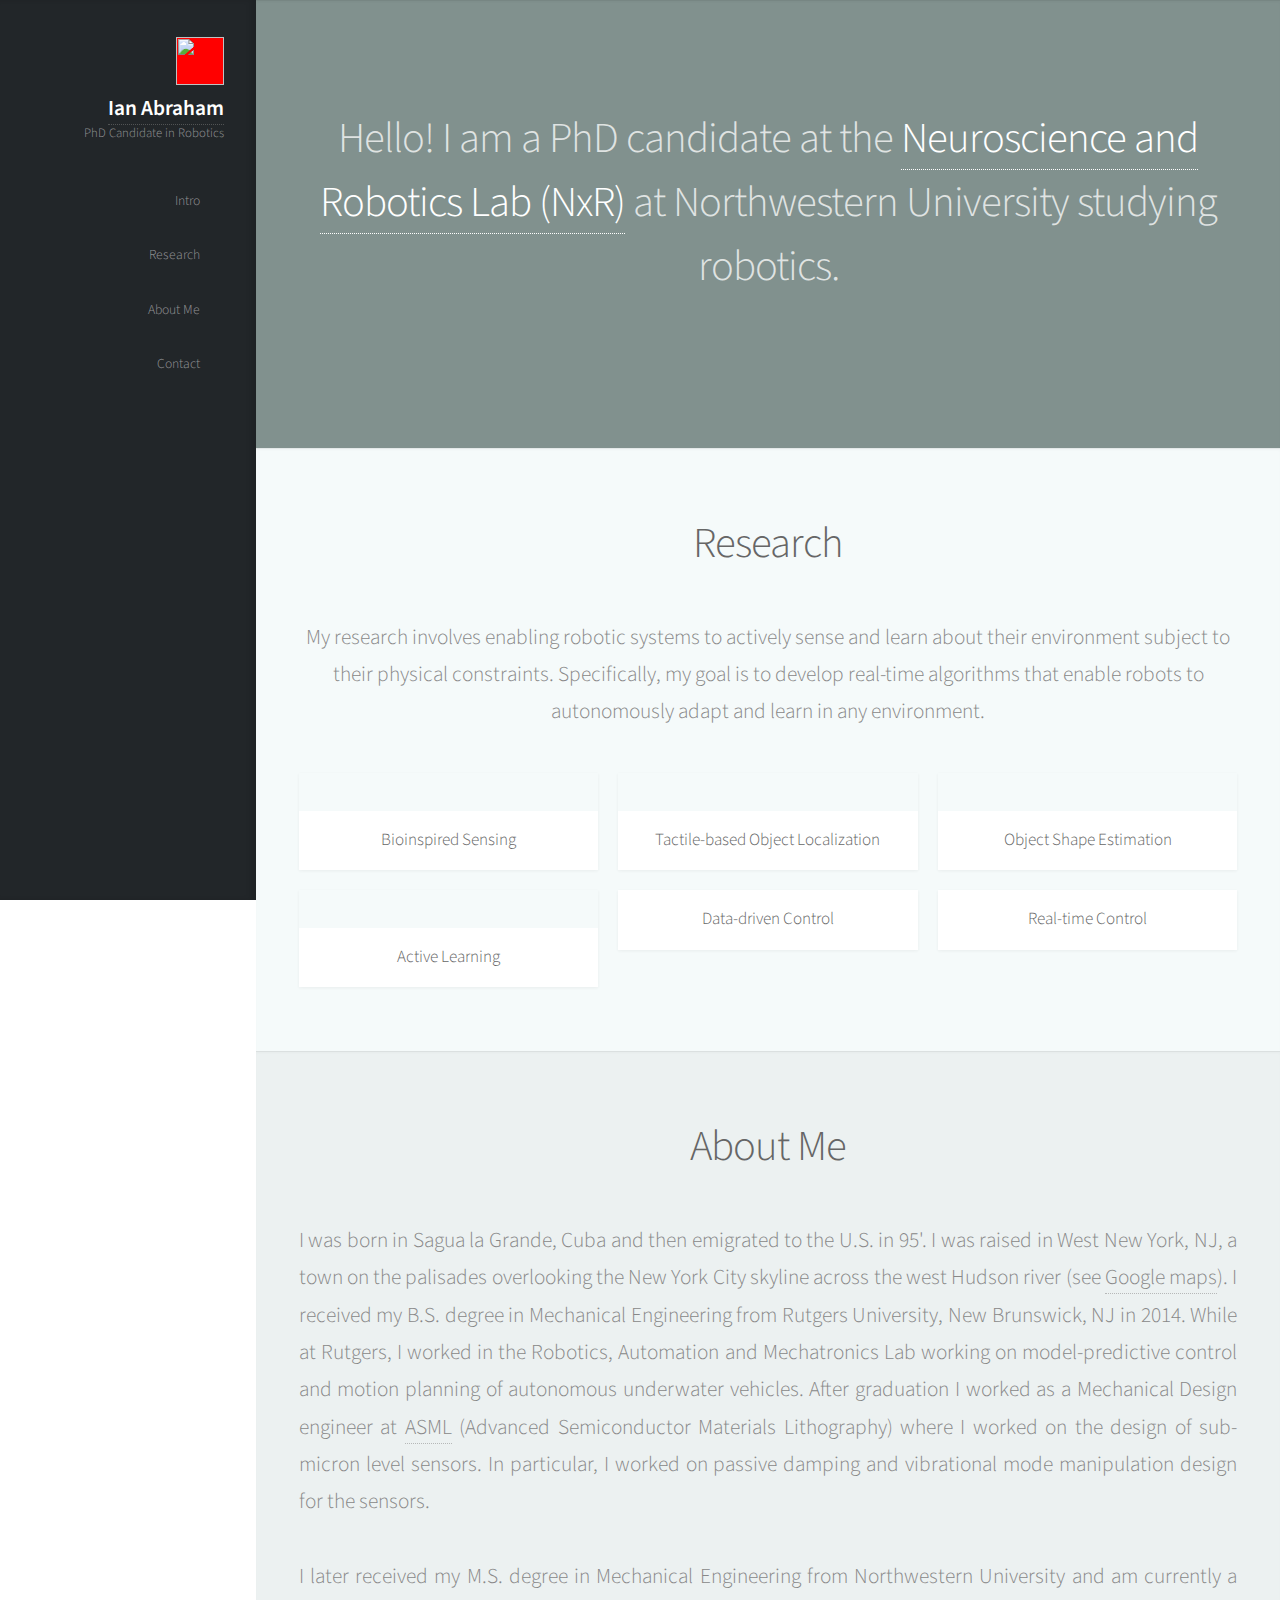
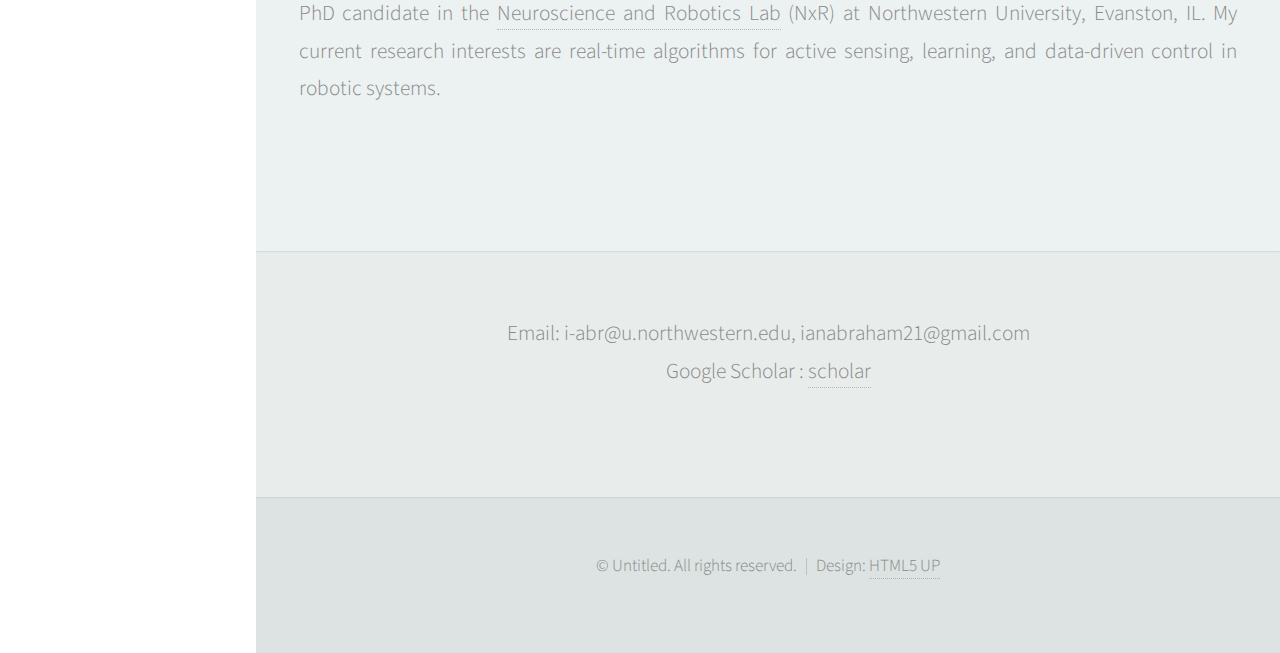
==== commit 65aeb434: "fixed typo" ====
--- a/index.html
+++ b/index.html
@@ -156,7 +156,7 @@
 
 							<!-- <a href="#" class="image featured"><img src="images/pic08.jpg" alt="" /></a> -->
 
-							<p  align="justify">I was born in Sagua la Grande, Cuba and then emigrated to the U.S. in 95'. I was raised in West New York, NJ, a town on the palisades overlooking the New York City skyline across the west Hudson river (see <a href="https://www.google.com/maps/place/West+New+York,+NJ+07093/@40.7854702,-74.0170246,15z/data=!3m1!4b1!4m5!3m4!1s0x89c258131938b8d5:0xe39c30a8afef2d96!8m2!3d40.7878788!4d-74.0143064">Google maps</a>). I received my B.S. degree in Mechanical Engineering from Rutgers University, New Brunswick, NJ in 2014. While at Rutgers, I worked at the Robotics, Automation and Mechatronics Lab working on model-predictive control and motion planning of autonomous underwater vehicles. After graduation I worked as a Mechanical Design engineer at <a href="https://www.asml.com/asml/en/s427">ASML</a> (Advanced Semiconductor Materials Lithography) where I worked on the design of sub-micron level sensors. In particular, I worked on passive damping and vibrational mode manipulation design for the sensors.
+							<p  align="justify">I was born in Sagua la Grande, Cuba and then emigrated to the U.S. in 95'. I was raised in West New York, NJ, a town on the palisades overlooking the New York City skyline across the west Hudson river (see <a href="https://www.google.com/maps/place/West+New+York,+NJ+07093/@40.7854702,-74.0170246,15z/data=!3m1!4b1!4m5!3m4!1s0x89c258131938b8d5:0xe39c30a8afef2d96!8m2!3d40.7878788!4d-74.0143064">Google maps</a>). I received my B.S. degree in Mechanical Engineering from Rutgers University, New Brunswick, NJ in 2014. While at Rutgers, I worked in the Robotics, Automation and Mechatronics Lab working on model-predictive control and motion planning of autonomous underwater vehicles. After graduation I worked as a Mechanical Design engineer at <a href="https://www.asml.com/asml/en/s427">ASML</a> (Advanced Semiconductor Materials Lithography) where I worked on the design of sub-micron level sensors. In particular, I worked on passive damping and vibrational mode manipulation design for the sensors.
                             </br></br>
                             I later received my M.S. degree in Mechanical Engineering from Northwestern University and am currently a PhD candidate in the <a href="https://nxr.northwestern.edu/">Neuroscience and Robotics Lab</a> (NxR) at Northwestern University, Evanston, IL. My current research interests are real-time algorithms for active sensing, learning, and data-driven control in robotic systems.
                             </br></br>
